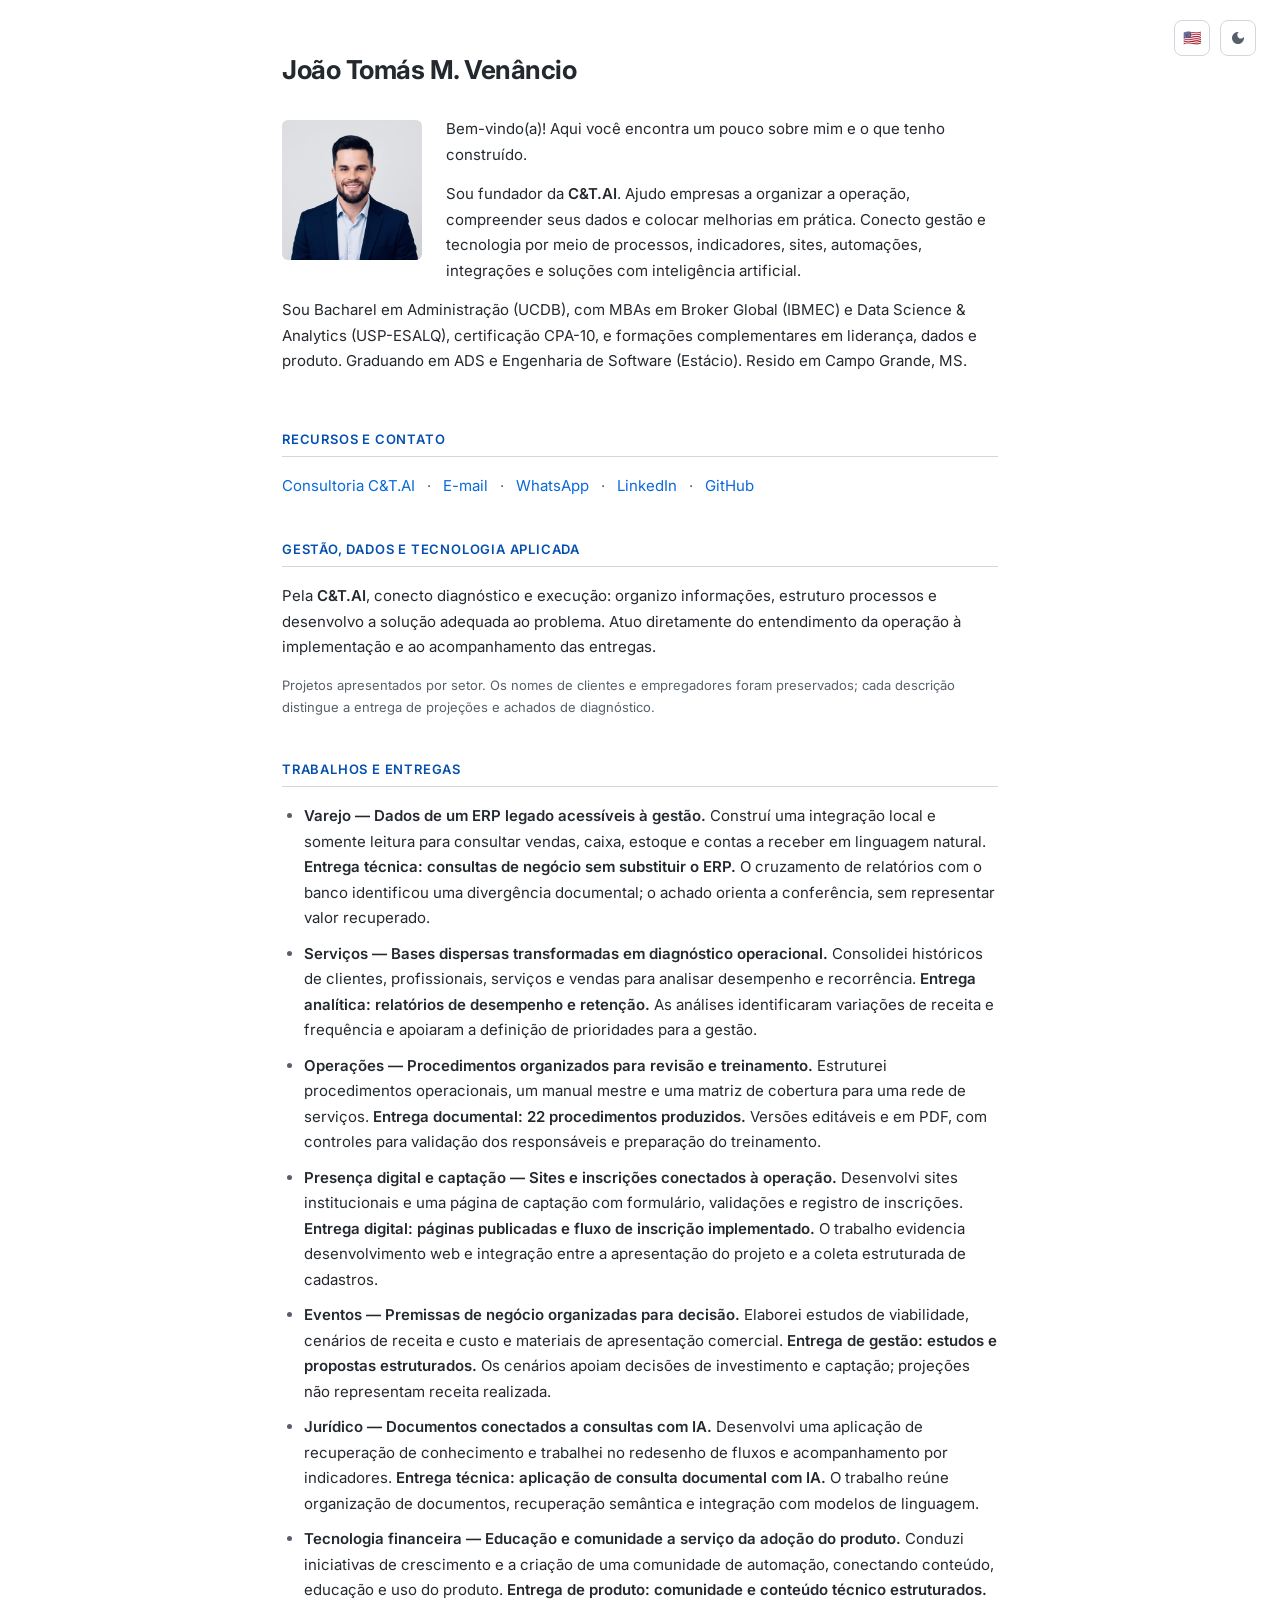
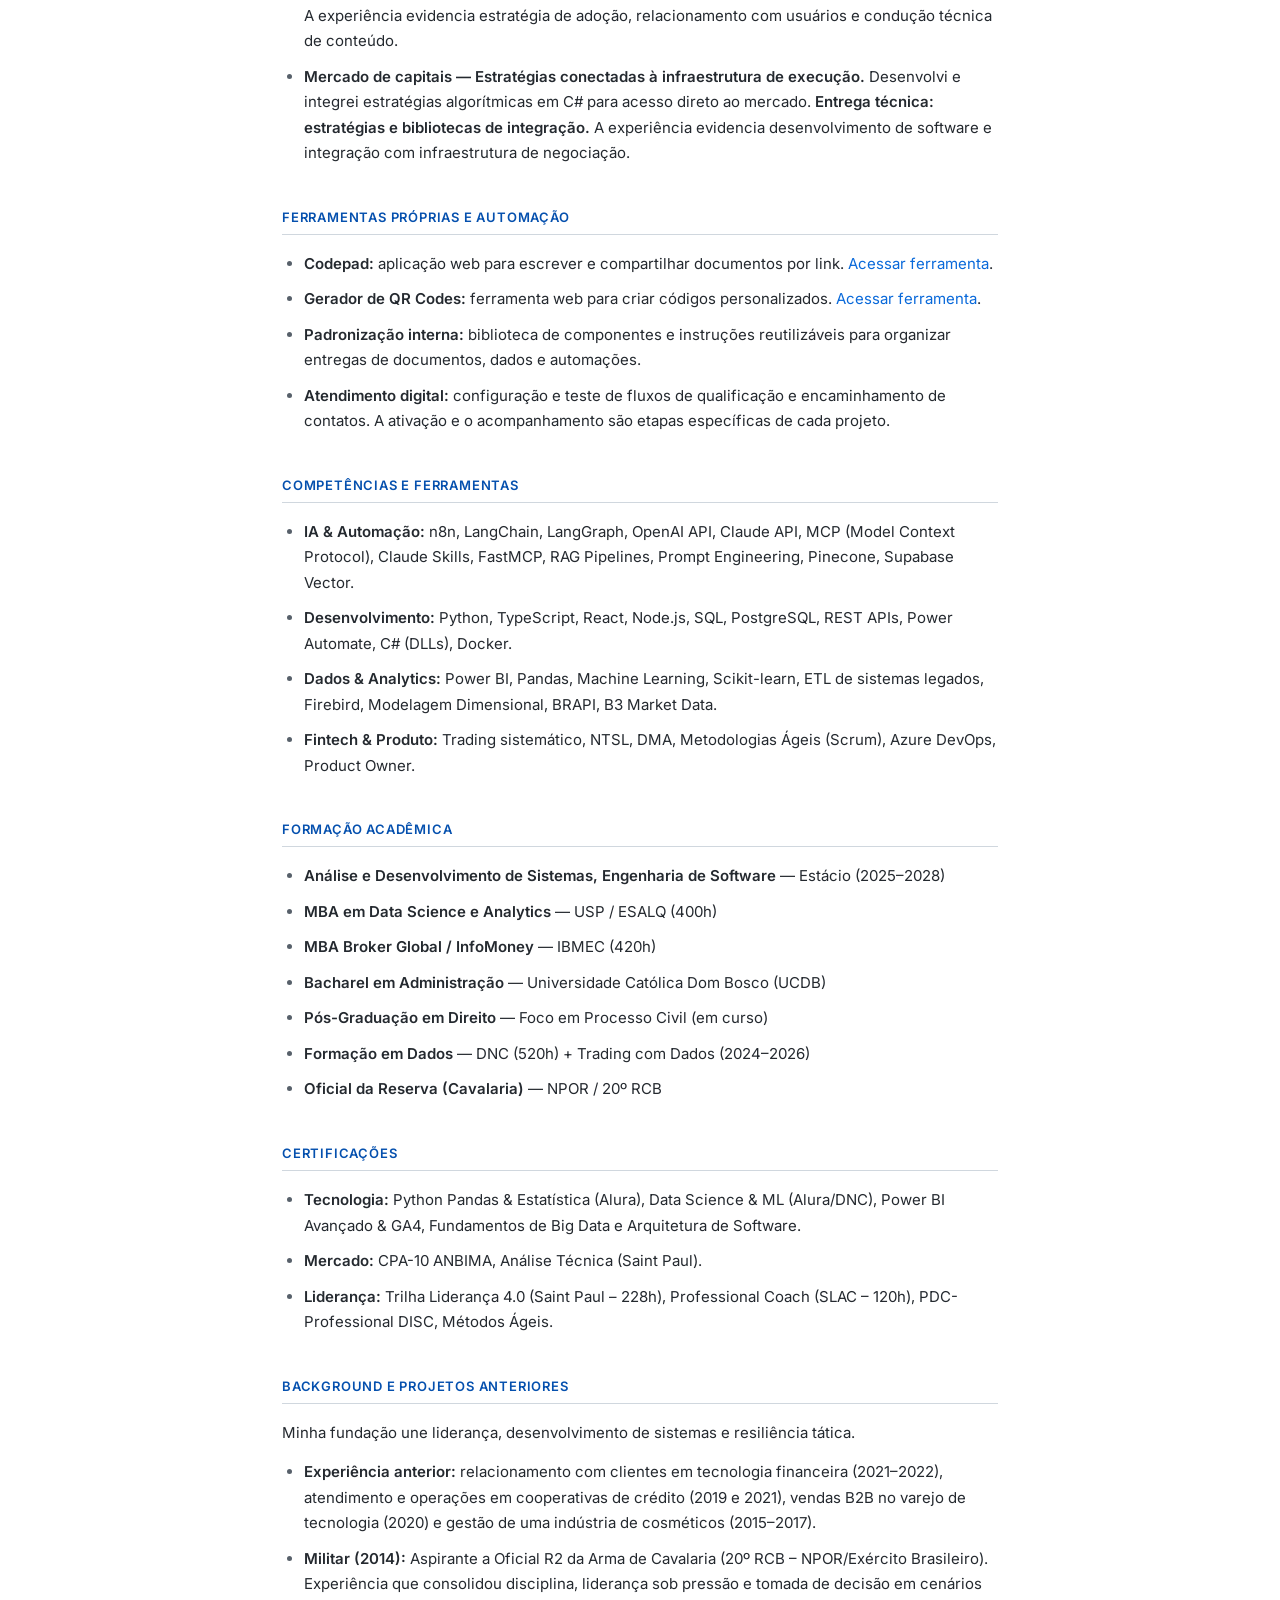
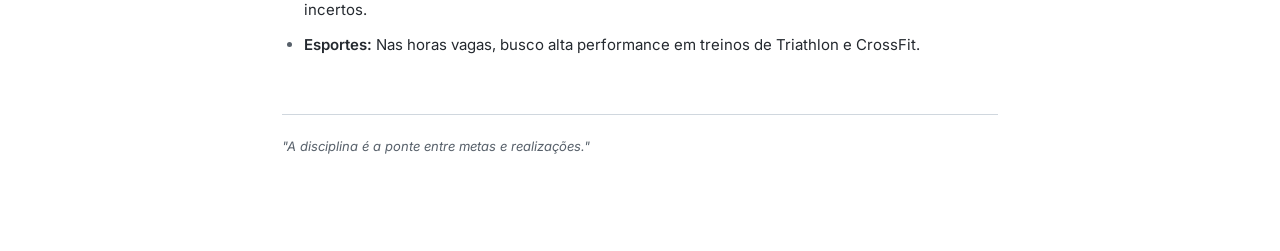
==== index.html @ 9bce6bfe "Align portfolio with management data and applied technology" ====
<!DOCTYPE html>
<html lang="pt-BR">

<head>
    <meta charset="UTF-8">
    <meta name="viewport" content="width=device-width, initial-scale=1.0">
    <title>João Tomás M. Venâncio | Portfólio</title><link rel="icon" type="image/png" href="assets/favicon.png">
    <meta name="description"
        content="Gestão, dados e tecnologia aplicada. Entregas em processos, análise operacional, sites, automação e IA.">
    <style>
        @import url('https://fonts.googleapis.com/css2?family=Inter:wght@400;500;600;700&display=swap');

        :root {
            --bg: #ffffff;
            --text: #24292f;
            --muted: #57606a;
            --link: #0969da;
            --border: #d0d7de;
            --heading: #0550ae;
            --hover-bg: #f6f8fa;
        }

        [data-theme="dark"] {
            --bg: #0d1117;
            --text: #c9d1d9;
            --muted: #8b949e;
            --link: #58a6ff;
            --border: #30363d;
            --heading: #79c0ff;
            --hover-bg: #161b22;
        }

        * {
            box-sizing: border-box;
            margin: 0;
            padding: 0;
        }

        body {
            font-family: 'Inter', -apple-system, BlinkMacSystemFont, sans-serif;
            background: var(--bg);
            color: var(--text);
            line-height: 1.7;
            font-size: 15px;
            max-width: 780px;
            margin: 0 auto;
            padding: 48px 32px 80px;
            transition: background 0.3s, color 0.3s;
        }

        /* Controls */
        .controls {
            position: fixed;
            top: 20px;
            right: 24px;
            display: flex;
            gap: 10px;
            z-index: 100;
        }

        .ctrl-btn {
            background: var(--bg);
            border: 1px solid var(--border);
            border-radius: 8px;
            width: 36px;
            height: 36px;
            display: flex;
            align-items: center;
            justify-content: center;
            cursor: pointer;
            color: var(--muted);
            text-decoration: none;
            font-size: 15px;
            transition: all 0.2s;
        }

        .ctrl-btn:hover {
            color: var(--text);
            border-color: var(--muted);
            background: var(--hover-bg);
        }

        .ctrl-btn svg {
            width: 16px;
            height: 16px;
            fill: currentColor;
        }

        [data-theme="dark"] .icon-moon {
            display: none;
        }

        :root:not([data-theme="dark"]) .icon-sun {
            display: none;
        }

        /* Typography */
        h1 {
            font-size: 26px;
            font-weight: 700;
            letter-spacing: -0.5px;
            margin-bottom: 24px;
            color: var(--text);
        }

        h2 {
            font-size: 13px;
            font-weight: 600;
            color: var(--heading);
            text-transform: uppercase;
            letter-spacing: 0.8px;
            border-bottom: 1px solid var(--border);
            padding-bottom: 6px;
            margin: 40px 0 16px;
        }

        p {
            margin-bottom: 14px;
            color: var(--text);
        }

        a {
            color: var(--link);
            text-decoration: none;
        }

        a:hover {
            text-decoration: underline;
        }

        strong {
            font-weight: 600;
        }

        /* Intro with floated image */
        .intro::after {
            content: "";
            display: table;
            clear: both;
        }

        .profile-img {
            float: left;
            width: 140px;
            height: 140px;
            object-fit: cover;
            object-position: top;
            border-radius: 6px;
            margin: 4px 24px 12px 0;
            cursor: pointer;
            transition: opacity 0.3s;
        }

        .profile-img:hover {
            opacity: 0.85;
        }

        /* Lists */
        ul {
            padding-left: 22px;
            margin-bottom: 16px;
        }

        li {
            margin-bottom: 10px;
            color: var(--text);
        }

        li::marker {
            color: var(--muted);
        }

        /* Resources inline */
        .resources {
            list-style: none;
            padding-left: 0;
        }

        .resources li {
            display: inline;
            margin-right: 8px;
        }

        .resources li::after {
            content: " ·";
            color: var(--muted);
            margin-left: 8px;
        }

        .resources li:last-child::after {
            content: "";
        }

        /* Footer quote */
        .closing {
            margin-top: 56px;
            padding-top: 20px;
            border-top: 1px solid var(--border);
            font-size: 13px;
            color: var(--muted);
            font-style: italic;
        }

        /* Compact info line */
        .meta {
            font-size: 13px;
            color: var(--muted);
            margin-bottom: 14px;
        }

        /* Mobile */
        @media (max-width: 600px) {
            body {
                padding: 64px 20px 60px;
            }

            .profile-img {
                float: none;
                display: block;
                width: 120px;
                height: 120px;
                margin: 0 0 20px;
            }

            h1 {
                font-size: 22px;
            }

            .controls {
                top: 14px;
                right: 14px;
            }
        }
    </style>
    <script>
        const savedTheme = localStorage.getItem('theme');
        if (savedTheme === 'dark') {
            document.documentElement.setAttribute('data-theme', 'dark');
        }
    </script>
</head>

<body>

    <div class="controls">
        <a href="index-en.html" class="ctrl-btn" title="English version">🇺🇸</a>
        <button id="theme-toggle" class="ctrl-btn" aria-label="Alternar tema">
            <svg class="icon-sun" viewBox="0 0 24 24">
                <path
                    d="M12 7c-2.76 0-5 2.24-5 5s2.24 5 5 5 5-2.24 5-5-2.24-5-5-5zM2 13h2c.55 0 1-.45 1-1s-.45-1-1-1H2c-.55 0-1 .45-1 1s.45 1 1 1zm18 0h2c.55 0 1-.45 1-1s-.45-1-1-1h-2c-.55 0-1 .45-1 1s.45 1 1 1zM11 2v2c0 .55.45 1 1 1s1-.45 1-1V2c0-.55-.45-1-1-1s-1 .45-1 1zm0 18v2c0 .55.45 1 1 1s1-.45 1-1v-2c0-.55-.45-1-1-1s-1 .45-1 1zM5.99 4.58c-.39-.39-1.03-.39-1.41 0-.39.39-.39 1.03 0 1.41l1.06 1.06c.39.39 1.03.39 1.41 0 .39-.39.39-1.03 0-1.41L5.99 4.58zm12.37 12.37c-.39-.39-1.03-.39-1.41 0-.39.39-.39 1.03 0 1.41l1.06 1.06c.39.39 1.03.39 1.41 0 .39-.39.39-1.03 0-1.41l-1.06-1.06zm1.06-10.96c.39-.39.39-1.03 0-1.41-.39-.39-1.03-.39-1.41 0l-1.06 1.06c-.39.39-.39 1.03 0 1.41.39.39 1.03.39 1.41 0l1.06-1.06zM7.05 18.36c.39-.39.39-1.03 0-1.41-.39-.39-1.03-.39-1.41 0l-1.06 1.06c-.39.39-.39 1.03 0 1.41.39.39 1.03.39 1.41 0l1.06-1.06z" />
            </svg>
            <svg class="icon-moon" viewBox="0 0 24 24">
                <path
                    d="M12 3c-4.97 0-9 4.03-9 9s4.03 9 9 9 9-4.03 9-9c0-.46-.04-.92-.1-1.36-.98 1.37-2.58 2.26-4.4 2.26-3.03 0-5.5-2.47-5.5-5.5 0-1.82.89-3.42 2.26-4.4-.44-.06-.9-.1-1.36-.1z" />
            </svg>
        </button>
    </div>

    <h1>João Tomás M. Venâncio</h1>

    <div class="intro">
        <img id="profile-photo" src="assets/image_jt.jpg" alt="João Tomás Venâncio" class="profile-img">

        <p>Bem-vindo(a)! Aqui você encontra um pouco sobre mim e o que tenho construído.</p>

        <p>Sou fundador da <strong>C&amp;T.AI</strong>. Ajudo empresas a organizar a operação, compreender seus dados e colocar melhorias em prática. Conecto gestão e tecnologia por meio de processos, indicadores, sites, automações, integrações e soluções com inteligência artificial.</p>

        <p>Sou Bacharel em Administração (UCDB), com MBAs em Broker Global (IBMEC) e Data Science & Analytics
            (USP-ESALQ), certificação CPA-10, e formações complementares em liderança, dados e produto. Graduando em ADS
            e Engenharia de Software (Estácio). Resido em Campo Grande, MS.</p>
    </div>

    <h2>Recursos e Contato</h2>
    <ul class="resources">
        <li><a href="https://codetrade.me/">Consultoria C&amp;T.AI</a></li>
        <li><a href="mailto:joao@codetrade.me">E-mail</a></li>
        <li><a href="https://wa.me/5567992265673" target="_blank" rel="noopener">WhatsApp</a></li>
        <li><a href="https://www.linkedin.com/in/joao-tomas-martins-venancio/" target="_blank" rel="noopener">LinkedIn</a></li>
        <li><a href="https://github.com/codetradeai" target="_blank" rel="noopener">GitHub</a></li>
    </ul>

    <h2>Gestão, Dados e Tecnologia Aplicada</h2>
    <p>Pela <strong>C&amp;T.AI</strong>, conecto diagnóstico e execução: organizo informações, estruturo processos e desenvolvo a solução adequada ao problema. Atuo diretamente do entendimento da operação à implementação e ao acompanhamento das entregas.</p>
    <p class="meta">Projetos apresentados por setor. Os nomes de clientes e empregadores foram preservados; cada descrição distingue a entrega de projeções e achados de diagnóstico.</p>
    <h2>Trabalhos e entregas</h2>
    <ul>
        <li><strong>Varejo — Dados de um ERP legado acessíveis à gestão.</strong> Construí uma integração local e somente leitura para consultar vendas, caixa, estoque e contas a receber em linguagem natural. <strong>Entrega técnica: consultas de negócio sem substituir o ERP.</strong> O cruzamento de relatórios com o banco identificou uma divergência documental; o achado orienta a conferência, sem representar valor recuperado.</li>
        <li><strong>Serviços — Bases dispersas transformadas em diagnóstico operacional.</strong> Consolidei históricos de clientes, profissionais, serviços e vendas para analisar desempenho e recorrência. <strong>Entrega analítica: relatórios de desempenho e retenção.</strong> As análises identificaram variações de receita e frequência e apoiaram a definição de prioridades para a gestão.</li>
        <li><strong>Operações — Procedimentos organizados para revisão e treinamento.</strong> Estruturei procedimentos operacionais, um manual mestre e uma matriz de cobertura para uma rede de serviços. <strong>Entrega documental: 22 procedimentos produzidos.</strong> Versões editáveis e em PDF, com controles para validação dos responsáveis e preparação do treinamento.</li>
        <li><strong>Presença digital e captação — Sites e inscrições conectados à operação.</strong> Desenvolvi sites institucionais e uma página de captação com formulário, validações e registro de inscrições. <strong>Entrega digital: páginas publicadas e fluxo de inscrição implementado.</strong> O trabalho evidencia desenvolvimento web e integração entre a apresentação do projeto e a coleta estruturada de cadastros.</li>
        <li><strong>Eventos — Premissas de negócio organizadas para decisão.</strong> Elaborei estudos de viabilidade, cenários de receita e custo e materiais de apresentação comercial. <strong>Entrega de gestão: estudos e propostas estruturados.</strong> Os cenários apoiam decisões de investimento e captação; projeções não representam receita realizada.</li>
        <li><strong>Jurídico — Documentos conectados a consultas com IA.</strong> Desenvolvi uma aplicação de recuperação de conhecimento e trabalhei no redesenho de fluxos e acompanhamento por indicadores. <strong>Entrega técnica: aplicação de consulta documental com IA.</strong> O trabalho reúne organização de documentos, recuperação semântica e integração com modelos de linguagem.</li>
        <li><strong>Tecnologia financeira — Educação e comunidade a serviço da adoção do produto.</strong> Conduzi iniciativas de crescimento e a criação de uma comunidade de automação, conectando conteúdo, educação e uso do produto. <strong>Entrega de produto: comunidade e conteúdo técnico estruturados.</strong> A experiência evidencia estratégia de adoção, relacionamento com usuários e condução técnica de conteúdo.</li>
        <li><strong>Mercado de capitais — Estratégias conectadas à infraestrutura de execução.</strong> Desenvolvi e integrei estratégias algorítmicas em C# para acesso direto ao mercado. <strong>Entrega técnica: estratégias e bibliotecas de integração.</strong> A experiência evidencia desenvolvimento de software e integração com infraestrutura de negociação.</li>
    </ul>
    <h2>Ferramentas próprias e automação</h2>
    <ul>
        <li><strong>Codepad:</strong> aplicação web para escrever e compartilhar documentos por link. <a href="https://code-pad.codetrade.me/" target="_blank" rel="noopener">Acessar ferramenta</a>.</li>
        <li><strong>Gerador de QR Codes:</strong> ferramenta web para criar códigos personalizados. <a href="https://qr-code.codetrade.me/" target="_blank" rel="noopener">Acessar ferramenta</a>.</li>
        <li><strong>Padronização interna:</strong> biblioteca de componentes e instruções reutilizáveis para organizar entregas de documentos, dados e automações.</li>
        <li><strong>Atendimento digital:</strong> configuração e teste de fluxos de qualificação e encaminhamento de contatos. A ativação e o acompanhamento são etapas específicas de cada projeto.</li>
    </ul>

    <h2>Competências e Ferramentas</h2>
    <ul>
        <li><strong>IA & Automação:</strong> n8n, LangChain, LangGraph, OpenAI API, Claude API, MCP (Model Context
            Protocol), Claude Skills, FastMCP, RAG Pipelines, Prompt Engineering, Pinecone, Supabase Vector.</li>
        <li><strong>Desenvolvimento:</strong> Python, TypeScript, React, Node.js, SQL, PostgreSQL, REST APIs, Power
            Automate, C# (DLLs), Docker.</li>
        <li><strong>Dados & Analytics:</strong> Power BI, Pandas, Machine Learning, Scikit-learn, ETL de sistemas
            legados, Firebird, Modelagem Dimensional, BRAPI, B3 Market Data.</li>
        <li><strong>Fintech & Produto:</strong> Trading sistemático, NTSL, DMA, Metodologias Ágeis
            (Scrum), Azure DevOps, Product Owner.</li>
    </ul>

    <h2>Formação Acadêmica</h2>
    <ul>
        <li><strong>Análise e Desenvolvimento de Sistemas, Engenharia de Software</strong> — Estácio (2025–2028)</li>
        <li><strong>MBA em Data Science e Analytics</strong> — USP / ESALQ (400h)</li>
        <li><strong>MBA Broker Global / InfoMoney</strong> — IBMEC (420h)</li>
        <li><strong>Bacharel em Administração</strong> — Universidade Católica Dom Bosco (UCDB)</li>
        <li><strong>Pós-Graduação em Direito</strong> — Foco em Processo Civil (em curso)</li>
        <li><strong>Formação em Dados</strong> — DNC (520h) + Trading com Dados (2024–2026)</li>
        <li><strong>Oficial da Reserva (Cavalaria)</strong> — NPOR / 20º RCB</li>
    </ul>

    <h2>Certificações</h2>
    <ul>
        <li><strong>Tecnologia:</strong> Python Pandas & Estatística (Alura), Data Science & ML (Alura/DNC), Power BI
            Avançado & GA4, Fundamentos de Big Data e Arquitetura de Software.</li>
        <li><strong>Mercado:</strong> CPA-10 ANBIMA, Análise Técnica (Saint Paul).</li>
        <li><strong>Liderança:</strong> Trilha Liderança 4.0 (Saint Paul – 228h), Professional Coach (SLAC – 120h),
            PDC-Professional DISC, Métodos Ágeis.</li>
    </ul>

    <h2>Background e Projetos Anteriores</h2>
    <p>Minha fundação une liderança, desenvolvimento de sistemas e resiliência tática.</p>
    <ul>
        <li><strong>Experiência anterior:</strong> relacionamento com clientes em tecnologia financeira (2021–2022), atendimento e operações em cooperativas de crédito (2019 e 2021), vendas B2B no varejo de tecnologia (2020) e gestão de uma indústria de cosméticos (2015–2017).</li>
        <li><strong>Militar (2014):</strong> Aspirante a Oficial R2 da Arma de Cavalaria (20º RCB – NPOR/Exército
            Brasileiro). Experiência que consolidou disciplina, liderança sob pressão e tomada de decisão em cenários
            incertos.</li>
        <li><strong>Esportes:</strong> Nas horas vagas, busco alta performance em treinos de Triathlon e CrossFit.</li>
    </ul>

    <p class="closing">"A disciplina é a ponte entre metas e realizações."</p>

    <script>
        const themeToggleBtn = document.getElementById('theme-toggle');
        const profilePhoto = document.getElementById('profile-photo');

        themeToggleBtn.addEventListener('click', () => {
            let theme = document.documentElement.getAttribute('data-theme');
            let switchToTheme = theme === 'dark' ? 'light' : 'dark';

            if (switchToTheme === 'dark') {
                document.documentElement.setAttribute('data-theme', 'dark');
            } else {
                document.documentElement.removeAttribute('data-theme');
            }
            localStorage.setItem('theme', switchToTheme);
        });

        if (profilePhoto) {
            const savedPhoto = localStorage.getItem('profilePhoto');
            if (savedPhoto) profilePhoto.src = savedPhoto;

            profilePhoto.addEventListener('click', () => {
                const isDefault = profilePhoto.src.endsWith('assets/image_jt.jpg');
                const newSrc = isDefault ? 'assets/image_jt_2.JPG' : 'assets/image_jt.jpg';
                profilePhoto.src = newSrc;
                localStorage.setItem('profilePhoto', newSrc);
            });
        }
    </script>
</body>

</html>
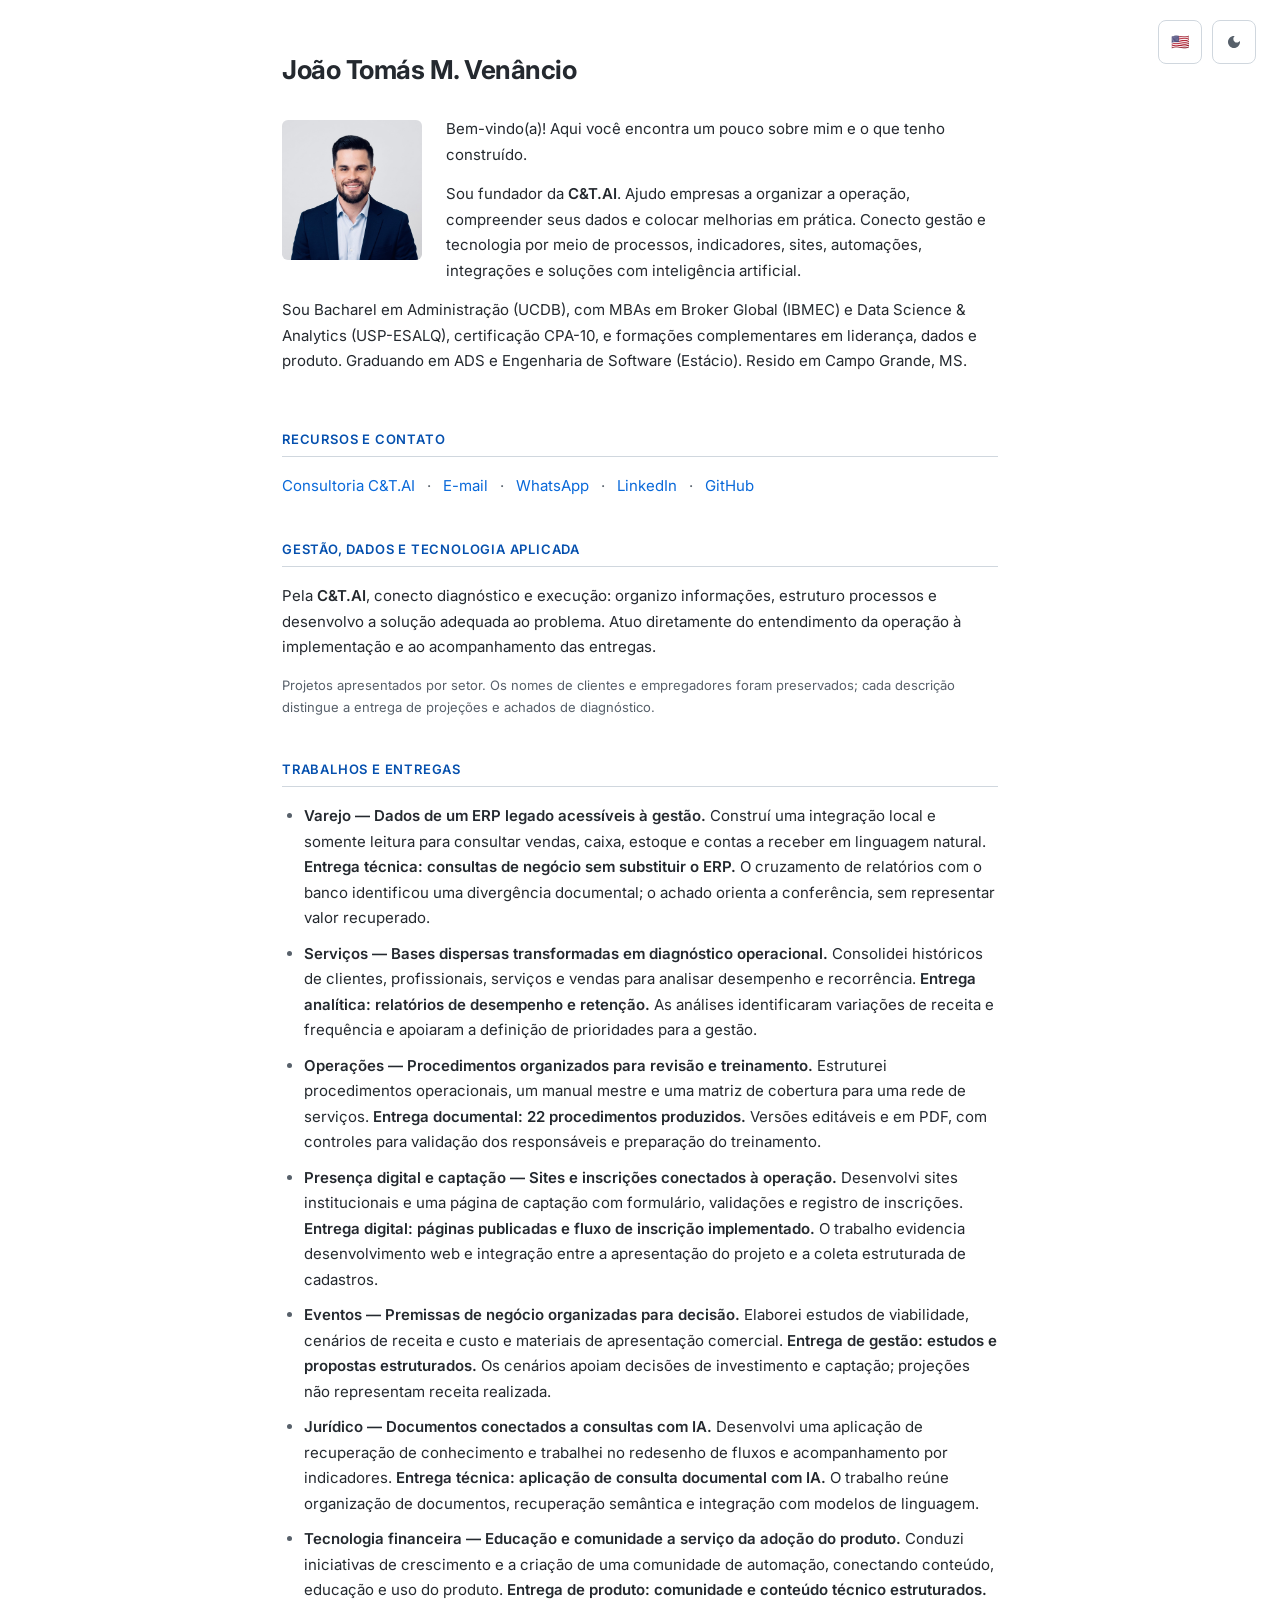
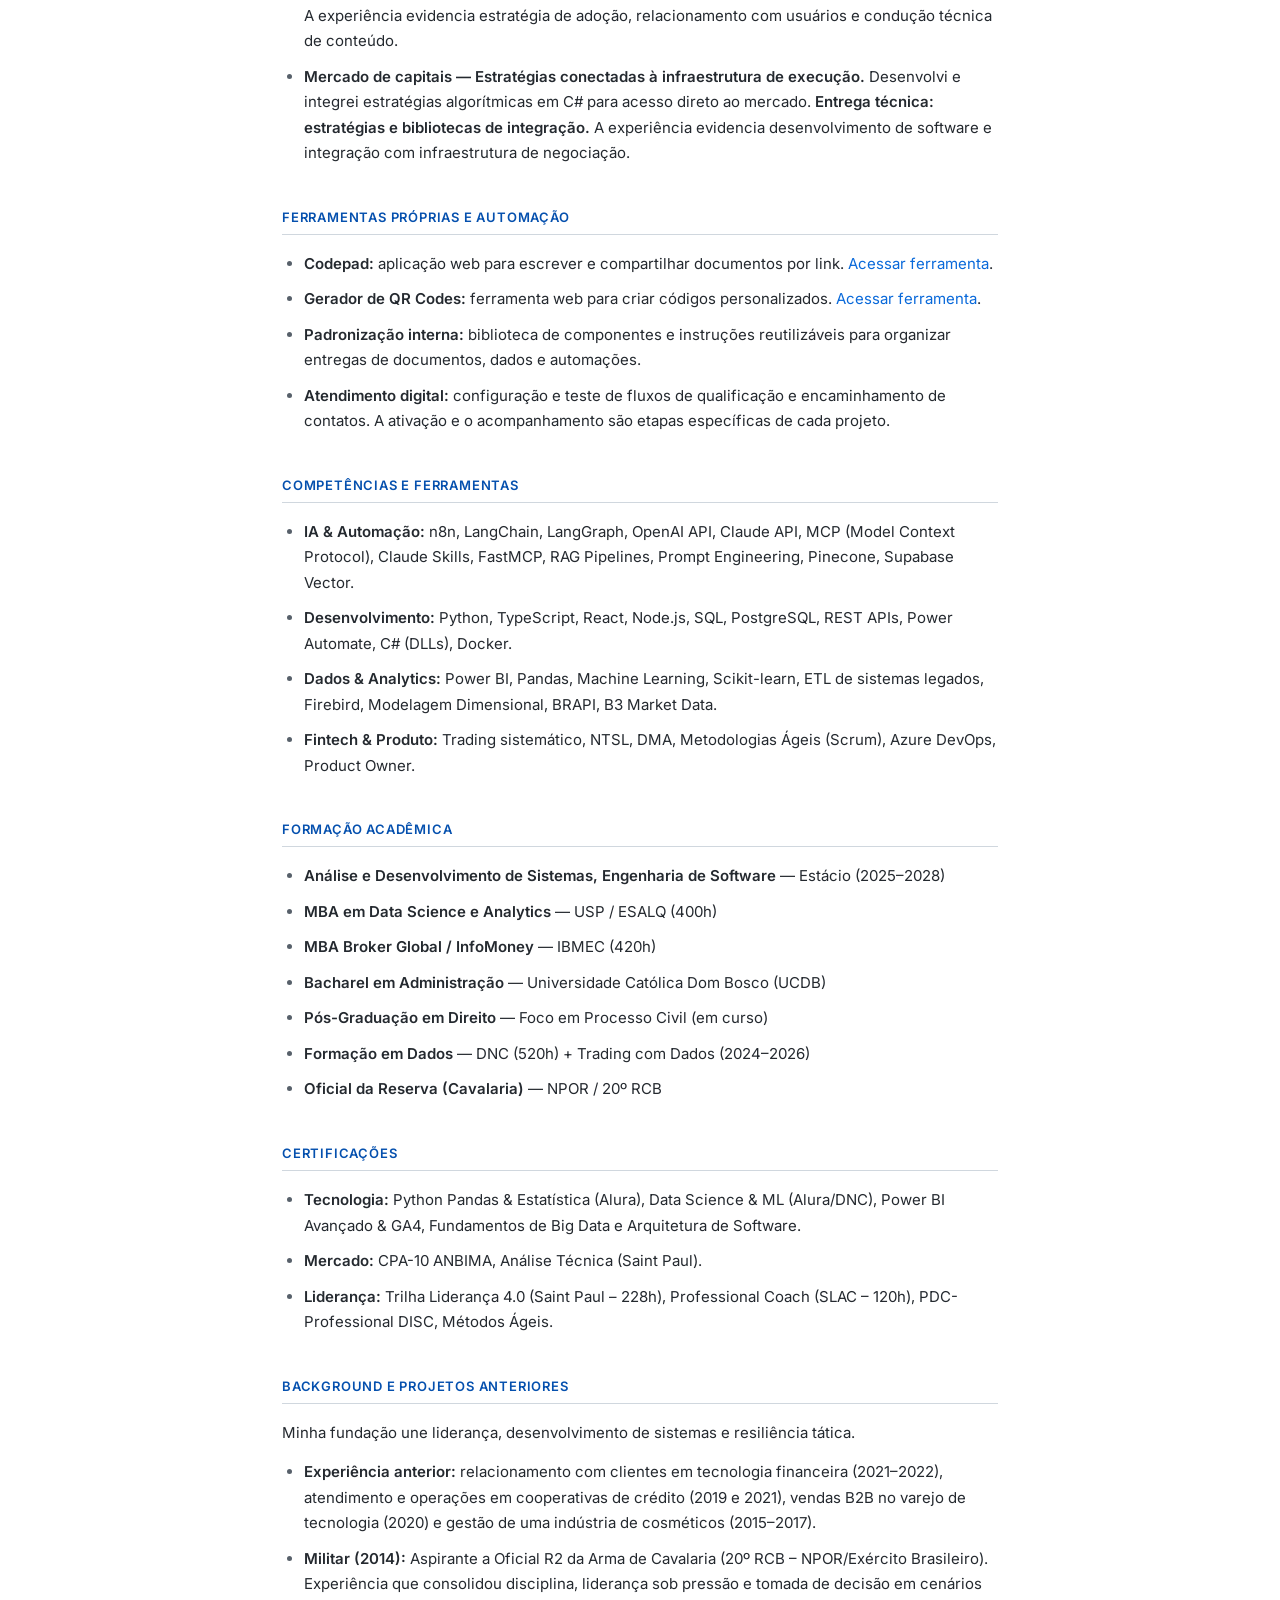
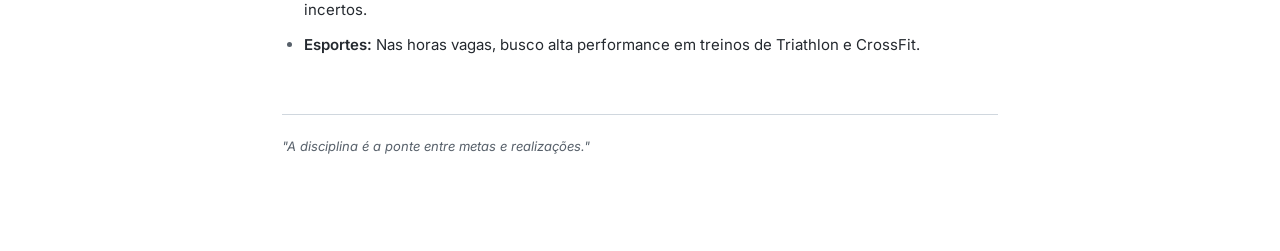
==== commit 9543db26: "Refine portfolio feedback and respect reduced motion" ====
--- a/index.html
+++ b/index.html
@@ -238,6 +238,7 @@
             document.documentElement.setAttribute('data-theme', 'dark');
         }
     </script>
+    <link rel="stylesheet" href="assets/motion.css?v=1">
 </head>
 
 <body>
@@ -259,7 +260,7 @@
     <h1>João Tomás M. Venâncio</h1>
 
     <div class="intro">
-        <img id="profile-photo" src="assets/image_jt.jpg" alt="João Tomás Venâncio" class="profile-img">
+        <img id="profile-photo" src="assets/image_jt.jpg" alt="João Tomás Venâncio" class="profile-img" role="button" tabindex="0" aria-label="Trocar foto de perfil">
 
         <p>Bem-vindo(a)! Aqui você encontra um pouco sobre mim e o que tenho construído.</p>
 
@@ -362,6 +363,9 @@
         });
 
         if (profilePhoto) {
+            profilePhoto.addEventListener('keydown', event => {
+                if (event.key === 'Enter' || event.key === ' ') { event.preventDefault(); profilePhoto.click(); }
+            });
             const savedPhoto = localStorage.getItem('profilePhoto');
             if (savedPhoto) profilePhoto.src = savedPhoto;
 
--- a/assets/motion.css
+++ b/assets/motion.css
@@ -0,0 +1,12 @@
+/* Subtle feedback while preserving the portfolio typography and palette. */
+:root { --motion-fast: 150ms; }
+body, p, li, h1, h2, a, .ctrl-btn, .closing, .meta { transition: color 180ms ease, background-color 180ms ease, border-color 180ms ease; }
+a:focus-visible, button:focus-visible, .profile-img:focus-visible { outline: 2px solid var(--link); outline-offset: 4px; }
+.ctrl-btn { min-width: 44px; min-height: 44px; transition: color var(--motion-fast) ease, background-color var(--motion-fast) ease, border-color var(--motion-fast) ease, transform var(--motion-fast) ease; }
+.ctrl-btn:active { transform: scale(.96); }
+a:not(.ctrl-btn) { text-decoration: underline; text-decoration-color: transparent; text-underline-offset: 3px; transition: color var(--motion-fast) ease, text-decoration-color var(--motion-fast) ease; }
+a:not(.ctrl-btn):is(:hover, :focus-visible) { text-decoration-color: currentColor; }
+@media (prefers-reduced-motion: reduce) {
+  *, *::before, *::after { animation: none !important; transition: none !important; scroll-behavior: auto !important; }
+  .ctrl-btn:active { transform: none; }
+}
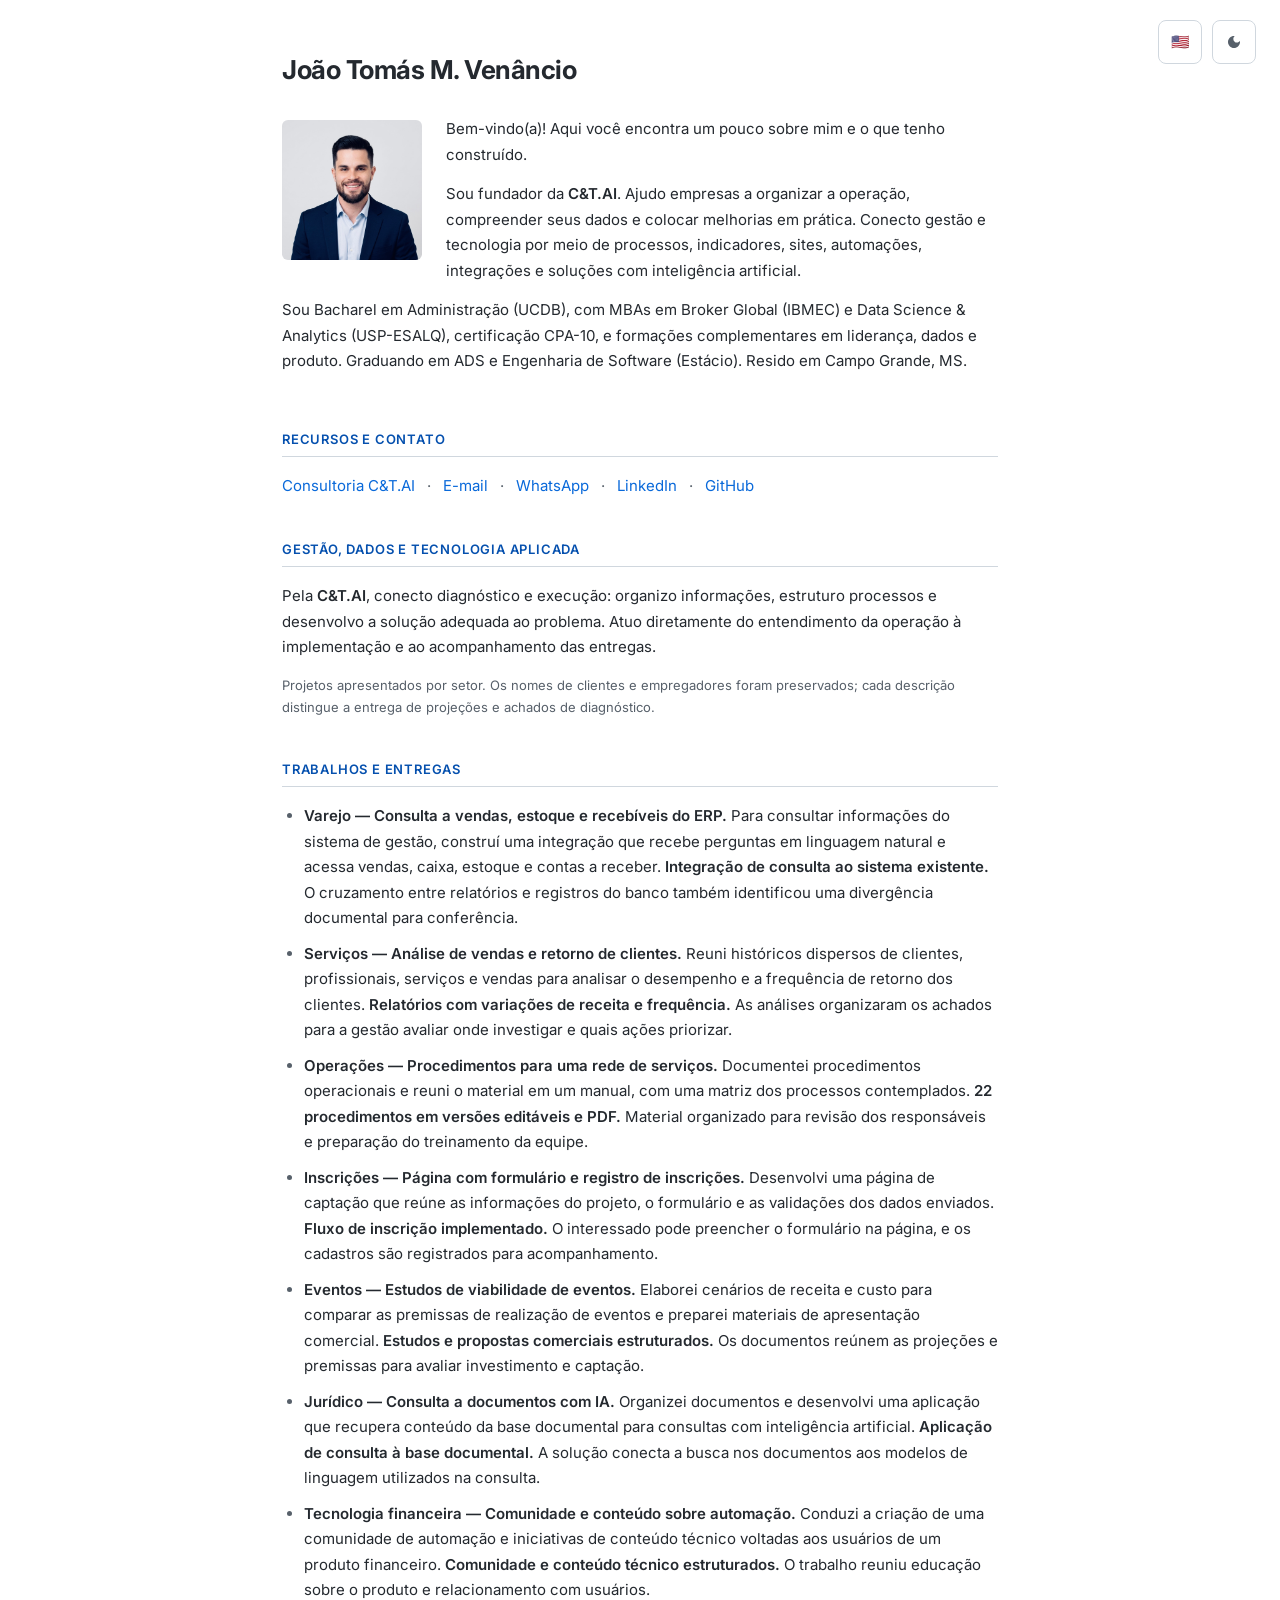
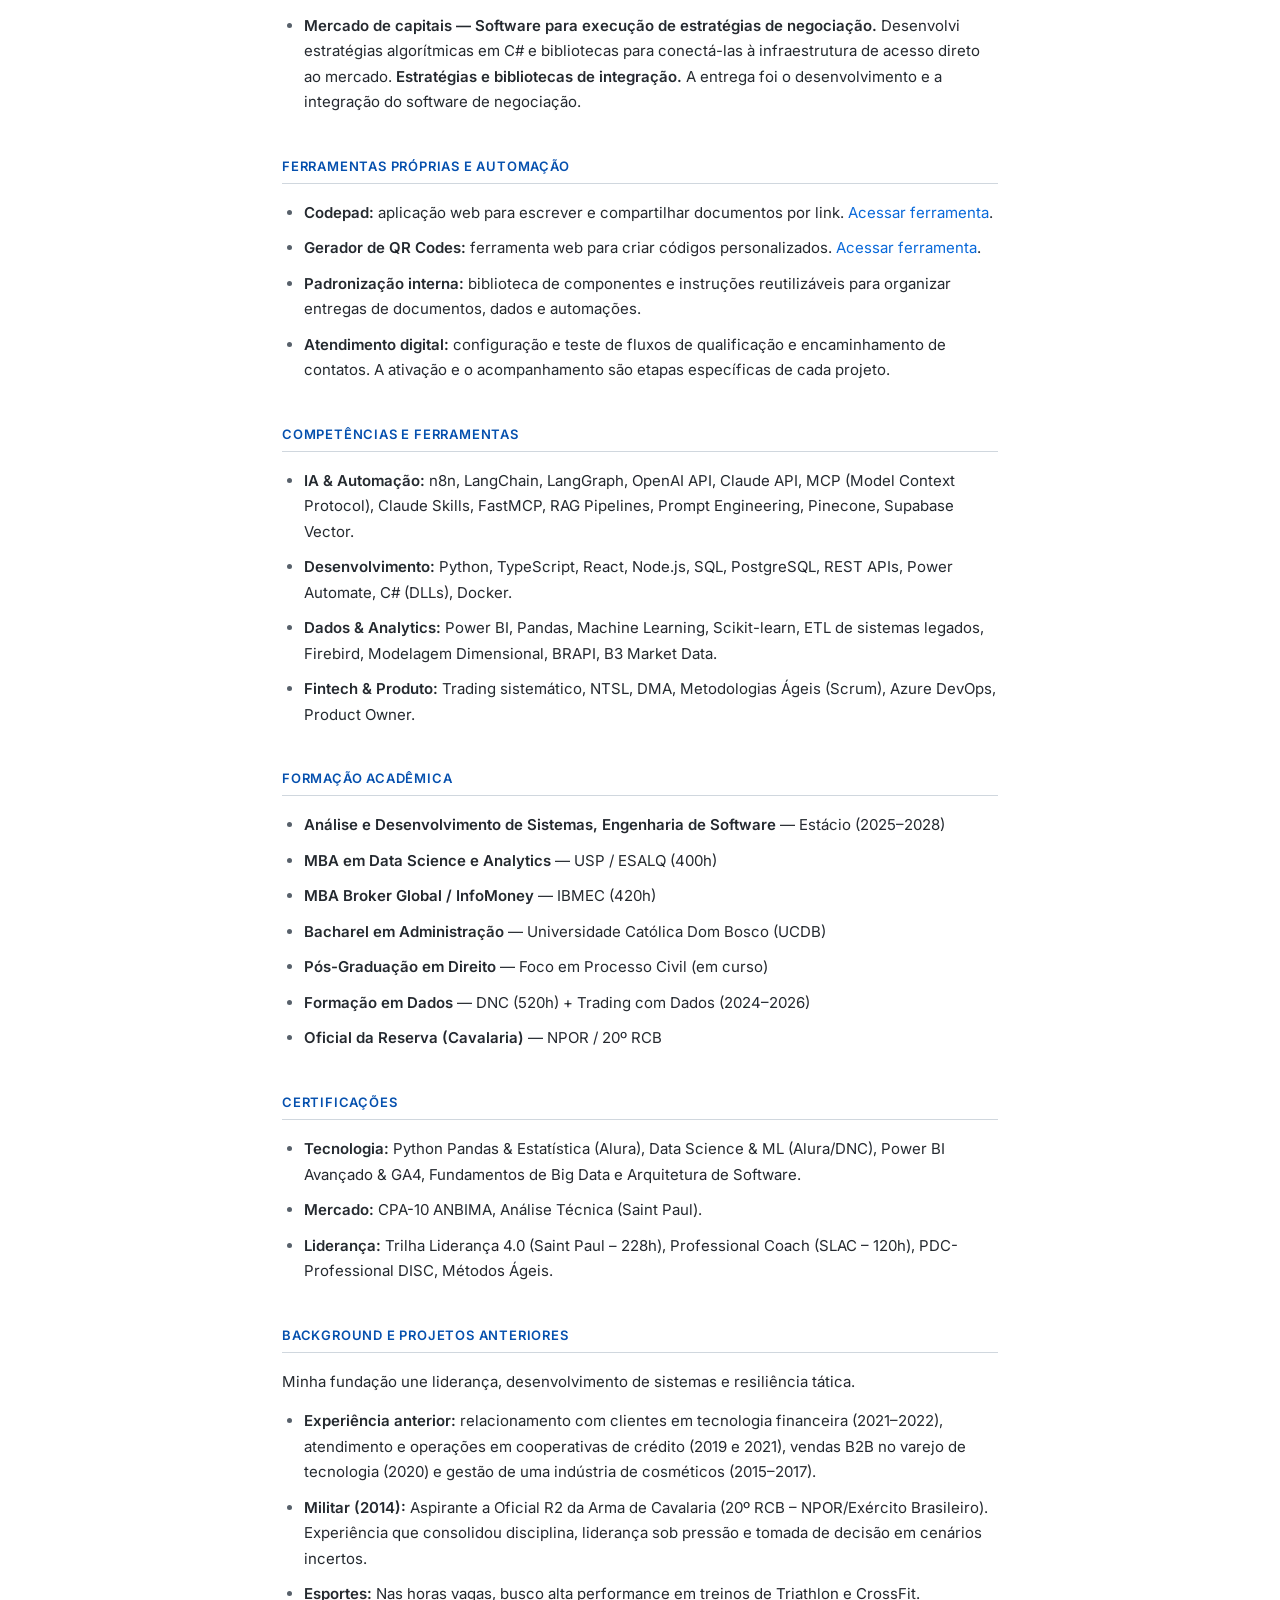
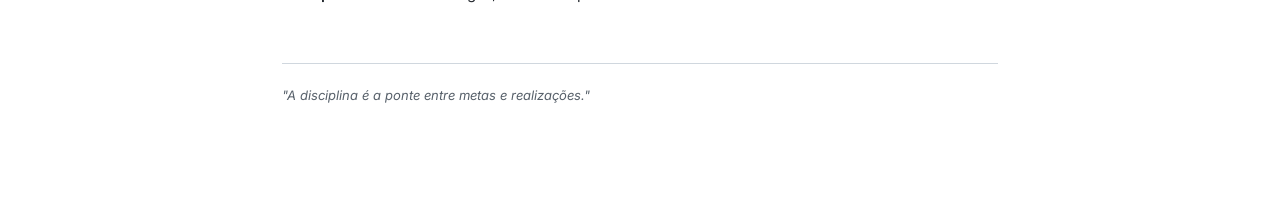
==== commit 067471a0: "Clarify project work and deliverables in both languages" ====
--- a/index.html
+++ b/index.html
@@ -285,14 +285,14 @@
     <p class="meta">Projetos apresentados por setor. Os nomes de clientes e empregadores foram preservados; cada descrição distingue a entrega de projeções e achados de diagnóstico.</p>
     <h2>Trabalhos e entregas</h2>
     <ul>
-        <li><strong>Varejo — Dados de um ERP legado acessíveis à gestão.</strong> Construí uma integração local e somente leitura para consultar vendas, caixa, estoque e contas a receber em linguagem natural. <strong>Entrega técnica: consultas de negócio sem substituir o ERP.</strong> O cruzamento de relatórios com o banco identificou uma divergência documental; o achado orienta a conferência, sem representar valor recuperado.</li>
-        <li><strong>Serviços — Bases dispersas transformadas em diagnóstico operacional.</strong> Consolidei históricos de clientes, profissionais, serviços e vendas para analisar desempenho e recorrência. <strong>Entrega analítica: relatórios de desempenho e retenção.</strong> As análises identificaram variações de receita e frequência e apoiaram a definição de prioridades para a gestão.</li>
-        <li><strong>Operações — Procedimentos organizados para revisão e treinamento.</strong> Estruturei procedimentos operacionais, um manual mestre e uma matriz de cobertura para uma rede de serviços. <strong>Entrega documental: 22 procedimentos produzidos.</strong> Versões editáveis e em PDF, com controles para validação dos responsáveis e preparação do treinamento.</li>
-        <li><strong>Presença digital e captação — Sites e inscrições conectados à operação.</strong> Desenvolvi sites institucionais e uma página de captação com formulário, validações e registro de inscrições. <strong>Entrega digital: páginas publicadas e fluxo de inscrição implementado.</strong> O trabalho evidencia desenvolvimento web e integração entre a apresentação do projeto e a coleta estruturada de cadastros.</li>
-        <li><strong>Eventos — Premissas de negócio organizadas para decisão.</strong> Elaborei estudos de viabilidade, cenários de receita e custo e materiais de apresentação comercial. <strong>Entrega de gestão: estudos e propostas estruturados.</strong> Os cenários apoiam decisões de investimento e captação; projeções não representam receita realizada.</li>
-        <li><strong>Jurídico — Documentos conectados a consultas com IA.</strong> Desenvolvi uma aplicação de recuperação de conhecimento e trabalhei no redesenho de fluxos e acompanhamento por indicadores. <strong>Entrega técnica: aplicação de consulta documental com IA.</strong> O trabalho reúne organização de documentos, recuperação semântica e integração com modelos de linguagem.</li>
-        <li><strong>Tecnologia financeira — Educação e comunidade a serviço da adoção do produto.</strong> Conduzi iniciativas de crescimento e a criação de uma comunidade de automação, conectando conteúdo, educação e uso do produto. <strong>Entrega de produto: comunidade e conteúdo técnico estruturados.</strong> A experiência evidencia estratégia de adoção, relacionamento com usuários e condução técnica de conteúdo.</li>
-        <li><strong>Mercado de capitais — Estratégias conectadas à infraestrutura de execução.</strong> Desenvolvi e integrei estratégias algorítmicas em C# para acesso direto ao mercado. <strong>Entrega técnica: estratégias e bibliotecas de integração.</strong> A experiência evidencia desenvolvimento de software e integração com infraestrutura de negociação.</li>
+        <li><strong>Varejo — Consulta a vendas, estoque e recebíveis do ERP.</strong> Para consultar informações do sistema de gestão, construí uma integração que recebe perguntas em linguagem natural e acessa vendas, caixa, estoque e contas a receber. <strong>Integração de consulta ao sistema existente.</strong> O cruzamento entre relatórios e registros do banco também identificou uma divergência documental para conferência.</li>
+        <li><strong>Serviços — Análise de vendas e retorno de clientes.</strong> Reuni históricos dispersos de clientes, profissionais, serviços e vendas para analisar o desempenho e a frequência de retorno dos clientes. <strong>Relatórios com variações de receita e frequência.</strong> As análises organizaram os achados para a gestão avaliar onde investigar e quais ações priorizar.</li>
+        <li><strong>Operações — Procedimentos para uma rede de serviços.</strong> Documentei procedimentos operacionais e reuni o material em um manual, com uma matriz dos processos contemplados. <strong>22 procedimentos em versões editáveis e PDF.</strong> Material organizado para revisão dos responsáveis e preparação do treinamento da equipe.</li>
+        <li><strong>Inscrições — Página com formulário e registro de inscrições.</strong> Desenvolvi uma página de captação que reúne as informações do projeto, o formulário e as validações dos dados enviados. <strong>Fluxo de inscrição implementado.</strong> O interessado pode preencher o formulário na página, e os cadastros são registrados para acompanhamento.</li>
+        <li><strong>Eventos — Estudos de viabilidade de eventos.</strong> Elaborei cenários de receita e custo para comparar as premissas de realização de eventos e preparei materiais de apresentação comercial. <strong>Estudos e propostas comerciais estruturados.</strong> Os documentos reúnem as projeções e premissas para avaliar investimento e captação.</li>
+        <li><strong>Jurídico — Consulta a documentos com IA.</strong> Organizei documentos e desenvolvi uma aplicação que recupera conteúdo da base documental para consultas com inteligência artificial. <strong>Aplicação de consulta à base documental.</strong> A solução conecta a busca nos documentos aos modelos de linguagem utilizados na consulta.</li>
+        <li><strong>Tecnologia financeira — Comunidade e conteúdo sobre automação.</strong> Conduzi a criação de uma comunidade de automação e iniciativas de conteúdo técnico voltadas aos usuários de um produto financeiro. <strong>Comunidade e conteúdo técnico estruturados.</strong> O trabalho reuniu educação sobre o produto e relacionamento com usuários.</li>
+        <li><strong>Mercado de capitais — Software para execução de estratégias de negociação.</strong> Desenvolvi estratégias algorítmicas em C# e bibliotecas para conectá-las à infraestrutura de acesso direto ao mercado. <strong>Estratégias e bibliotecas de integração.</strong> A entrega foi o desenvolvimento e a integração do software de negociação.</li>
     </ul>
     <h2>Ferramentas próprias e automação</h2>
     <ul>
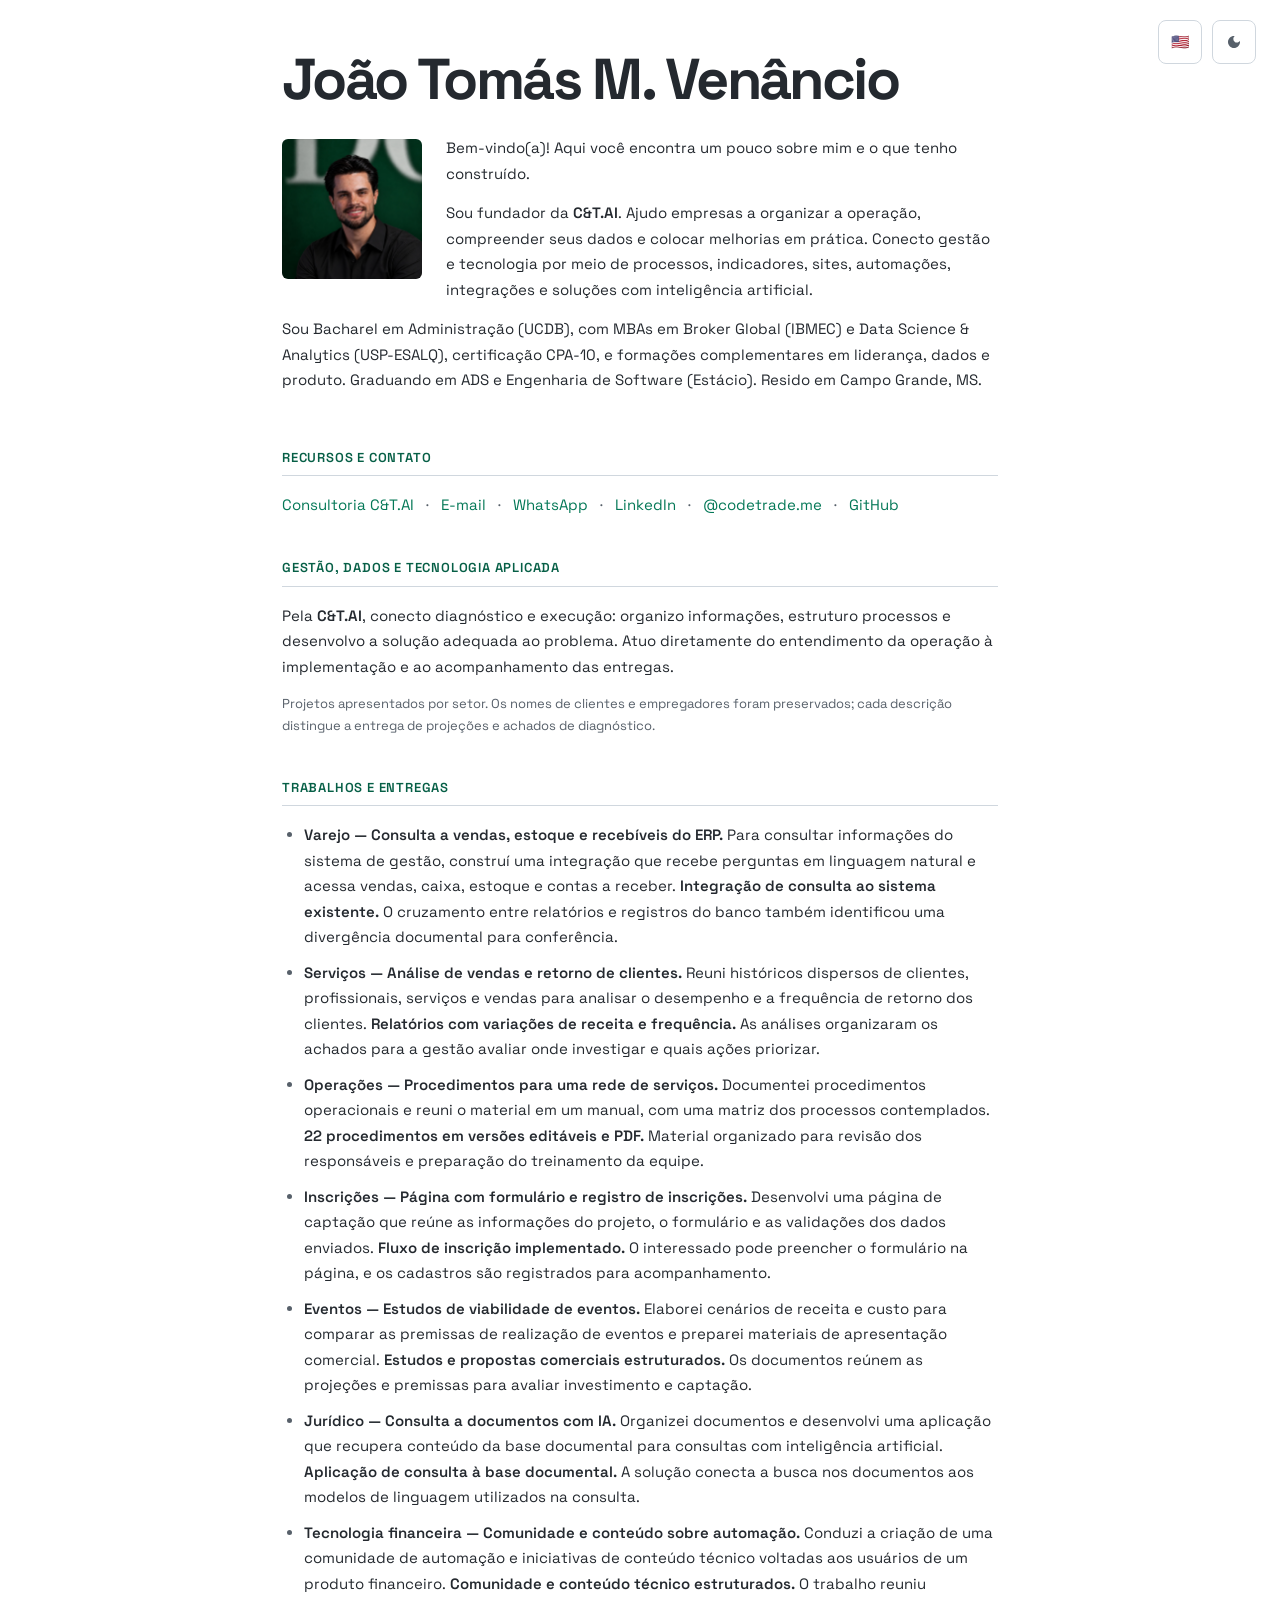
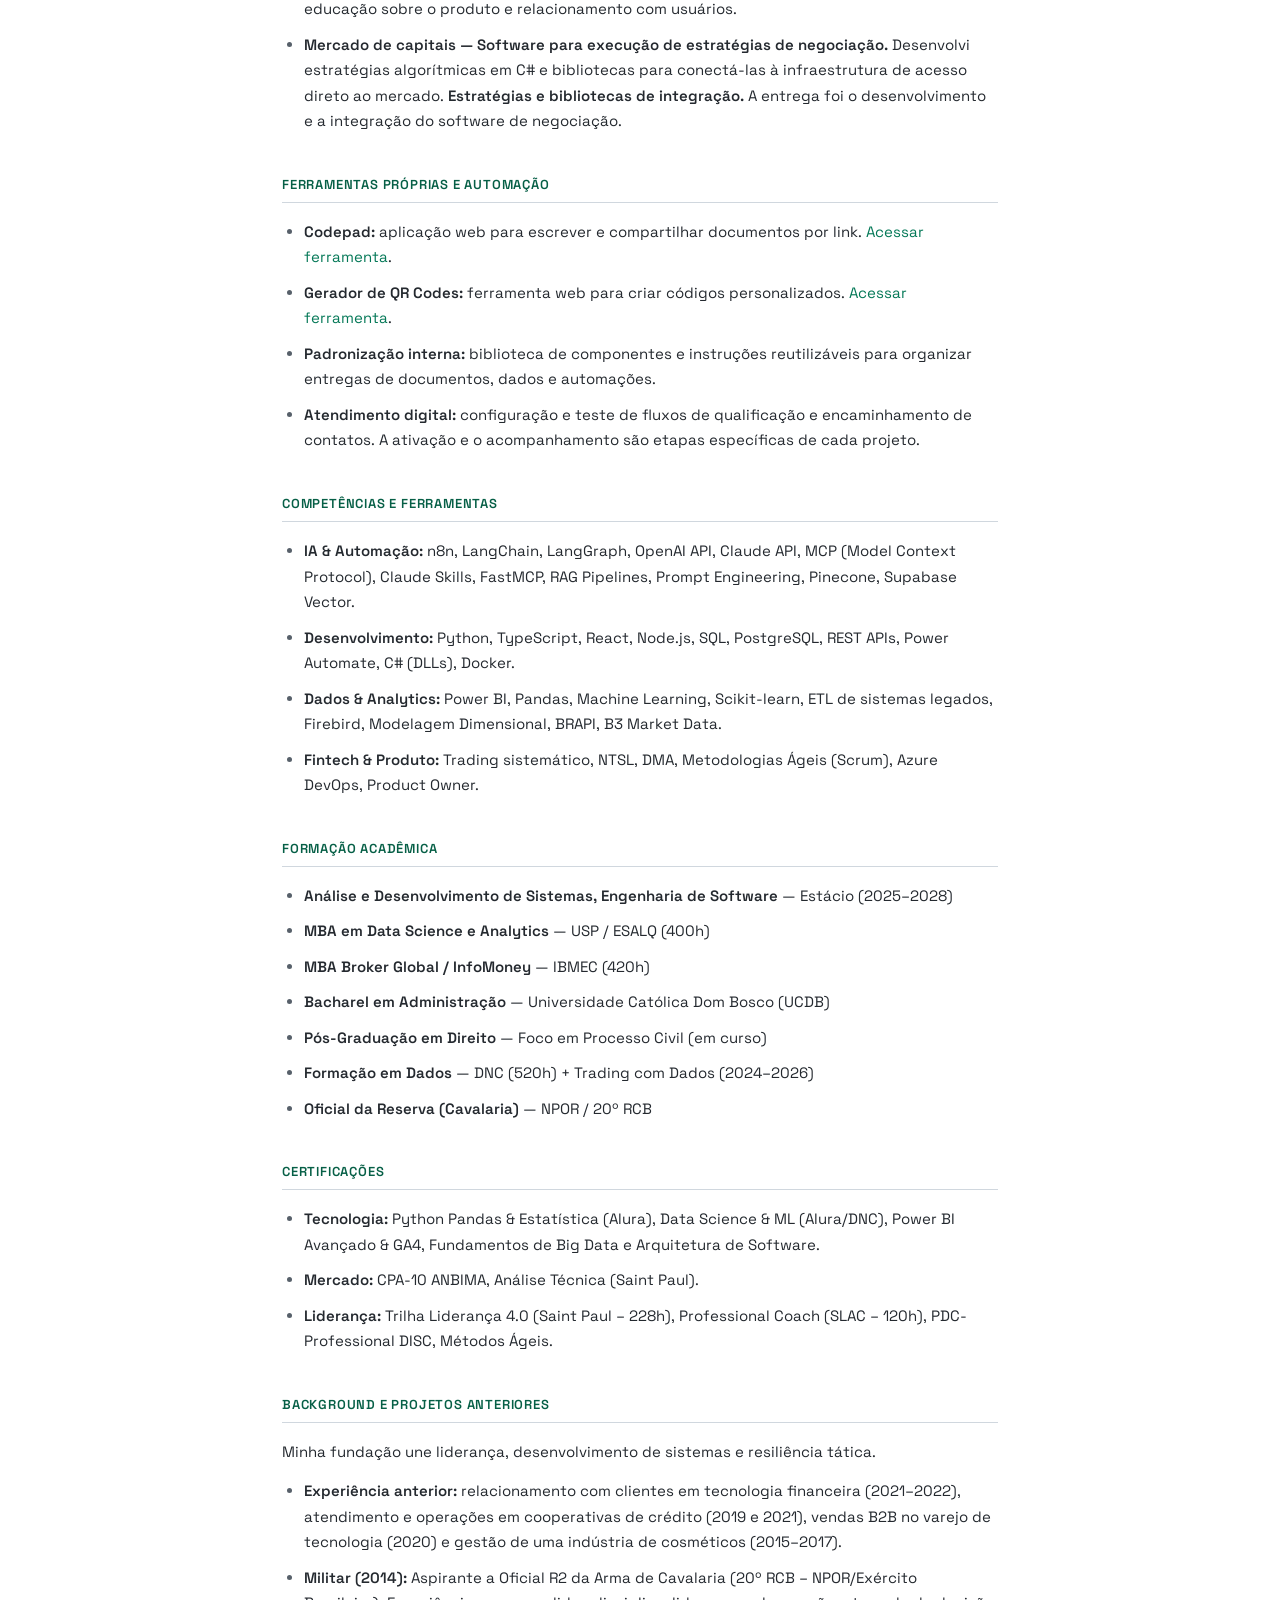
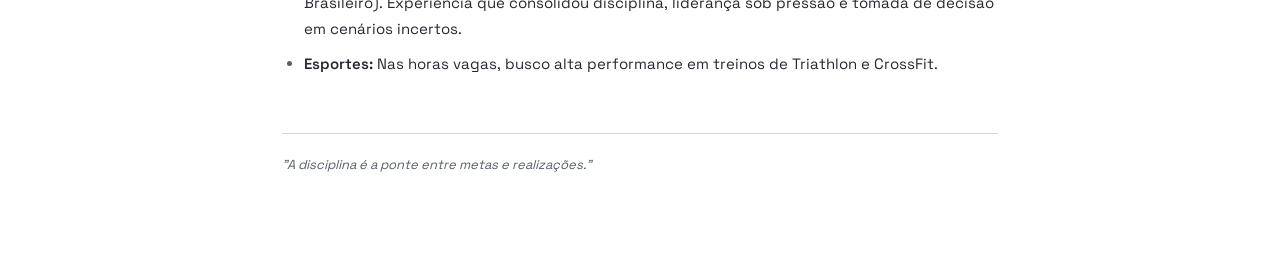
==== commit 01eb0e7a: "Unify emerald identity and refine Codetrade visual experience" ====
--- a/index.html
+++ b/index.html
@@ -4,7 +4,7 @@
 <head>
     <meta charset="UTF-8">
     <meta name="viewport" content="width=device-width, initial-scale=1.0">
-    <title>João Tomás M. Venâncio | Portfólio</title><link rel="icon" type="image/png" href="assets/favicon.png">
+    <title>João Tomás M. Venâncio | Portfólio</title><link rel="icon" type="image/svg+xml" href="assets/favicon-esmeralda.svg">
     <meta name="description"
         content="Gestão, dados e tecnologia aplicada. Entregas em processos, análise operacional, sites, automação e IA.">
     <style>
@@ -14,9 +14,9 @@
             --bg: #ffffff;
             --text: #24292f;
             --muted: #57606a;
-            --link: #0969da;
+            --link: #047857;
             --border: #d0d7de;
-            --heading: #0550ae;
+            --heading: #065f46;
             --hover-bg: #f6f8fa;
         }
 
@@ -24,9 +24,9 @@
             --bg: #0d1117;
             --text: #c9d1d9;
             --muted: #8b949e;
-            --link: #58a6ff;
+            --link: #34d399;
             --border: #30363d;
-            --heading: #79c0ff;
+            --heading: #6ee7b7;
             --hover-bg: #161b22;
         }
 
@@ -239,7 +239,7 @@
         }
     </script>
     <link rel="stylesheet" href="assets/motion.css?v=1">
-</head>
+<style>@font-face{font-family:"Space Grotesk";src:url('assets/space-grotesk-latin.woff2') format('woff2');font-weight:300 700;font-display:swap;}body{font-family:"Space Grotesk",system-ui,sans-serif;}h1{letter-spacing:-.045em;line-height:1.1;font-size:clamp(2rem,5vw,3.6rem);}.profile-img{cursor:default;border-color:var(--link);object-fit:cover;}.resources a{border-color:var(--border);}:focus-visible{outline:2px solid var(--link);outline-offset:4px;}</style></head>
 
 <body>
 
@@ -260,7 +260,7 @@
     <h1>João Tomás M. Venâncio</h1>
 
     <div class="intro">
-        <img id="profile-photo" src="assets/image_jt.jpg" alt="João Tomás Venâncio" class="profile-img" role="button" tabindex="0" aria-label="Trocar foto de perfil">
+        <img id="profile-photo" src="assets/jt-codetrade-esmeralda.webp" alt="João Tomás Venâncio" class="profile-img">
 
         <p>Bem-vindo(a)! Aqui você encontra um pouco sobre mim e o que tenho construído.</p>
 
@@ -275,8 +275,9 @@
     <ul class="resources">
         <li><a href="https://codetrade.me/">Consultoria C&amp;T.AI</a></li>
         <li><a href="mailto:joao@codetrade.me">E-mail</a></li>
-        <li><a href="https://wa.me/5567992265673" target="_blank" rel="noopener">WhatsApp</a></li>
+        <li><a href="https://wa.me/5551994483251" target="_blank" rel="noopener">WhatsApp</a></li>
         <li><a href="https://www.linkedin.com/in/joao-tomas-martins-venancio/" target="_blank" rel="noopener">LinkedIn</a></li>
+        <li><a href="https://www.instagram.com/codetrade.me/" target="_blank" rel="noopener">@codetrade.me</a></li>
         <li><a href="https://github.com/codetradeai" target="_blank" rel="noopener">GitHub</a></li>
     </ul>
 
@@ -362,20 +363,6 @@
             localStorage.setItem('theme', switchToTheme);
         });
 
-        if (profilePhoto) {
-            profilePhoto.addEventListener('keydown', event => {
-                if (event.key === 'Enter' || event.key === ' ') { event.preventDefault(); profilePhoto.click(); }
-            });
-            const savedPhoto = localStorage.getItem('profilePhoto');
-            if (savedPhoto) profilePhoto.src = savedPhoto;
-
-            profilePhoto.addEventListener('click', () => {
-                const isDefault = profilePhoto.src.endsWith('assets/image_jt.jpg');
-                const newSrc = isDefault ? 'assets/image_jt_2.JPG' : 'assets/image_jt.jpg';
-                profilePhoto.src = newSrc;
-                localStorage.setItem('profilePhoto', newSrc);
-            });
-        }
     </script>
 </body>
 
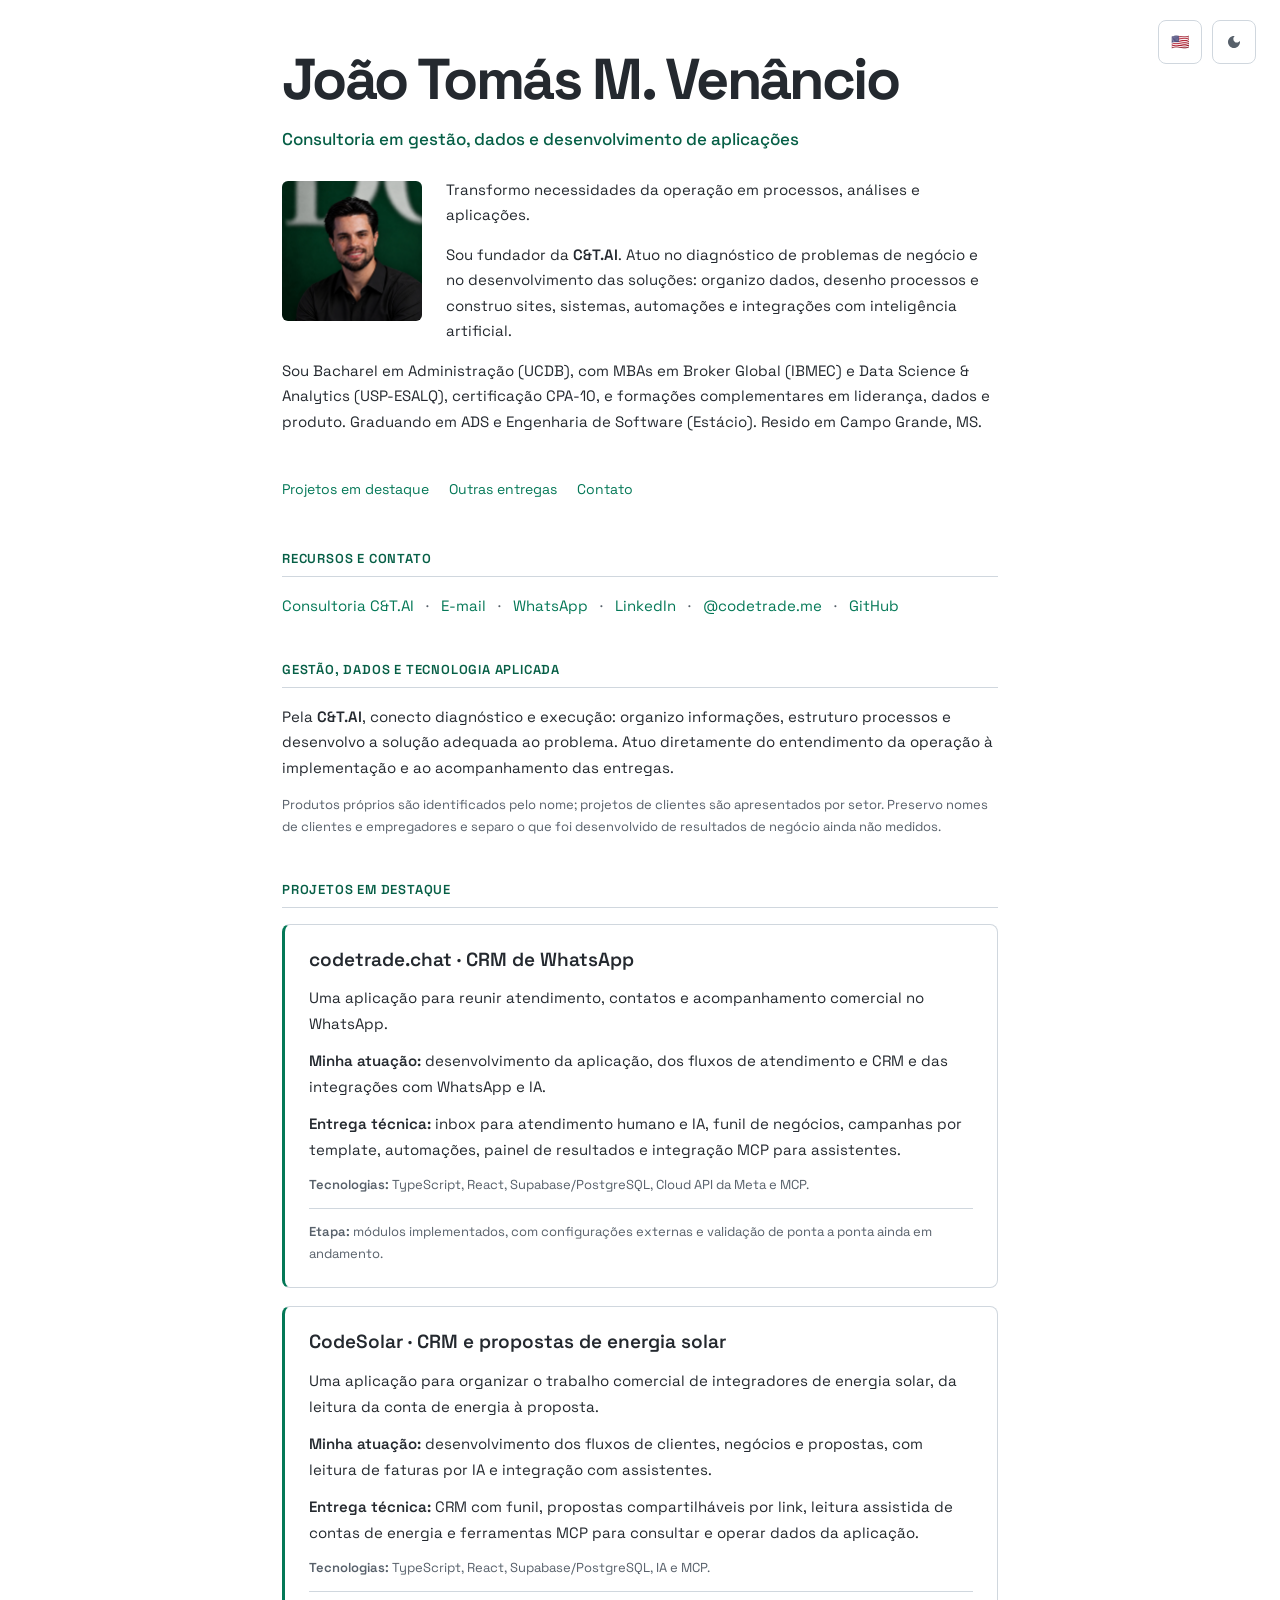
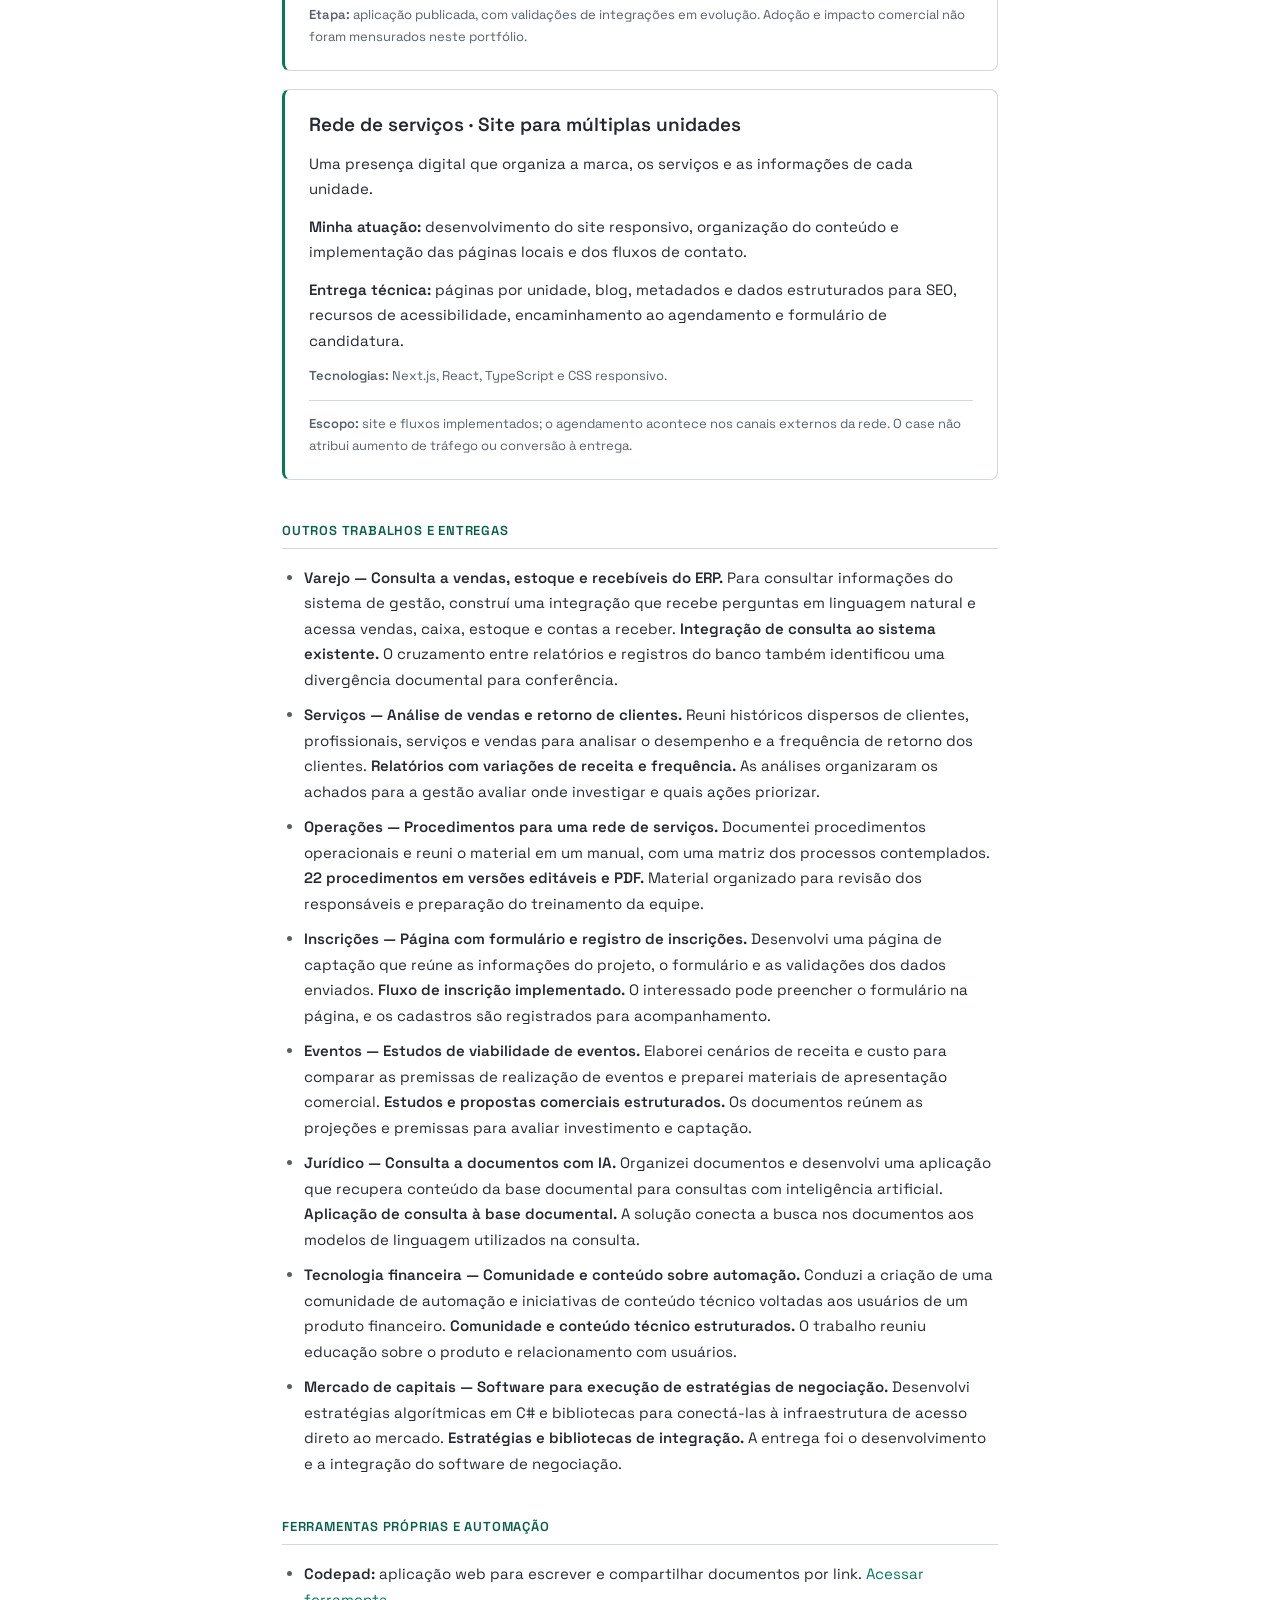
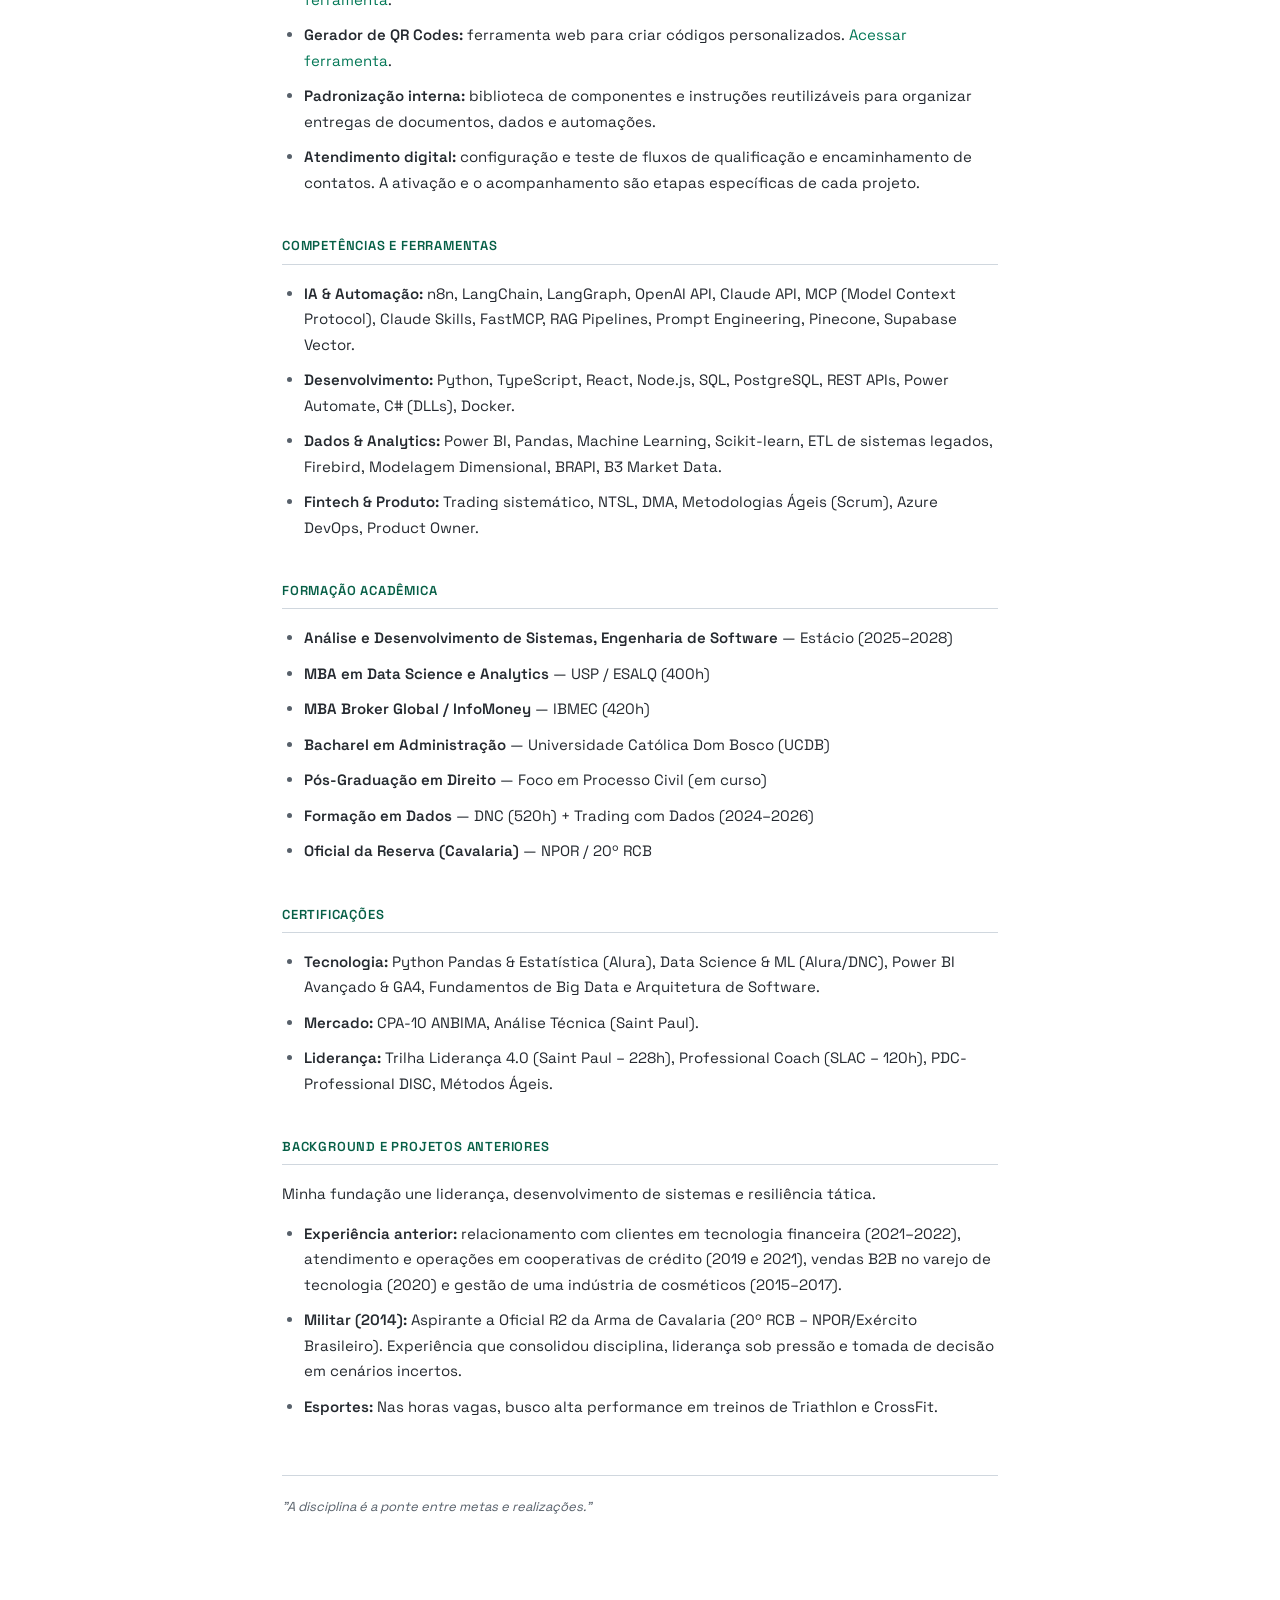
==== commit 8cd09eff: "Highlight recent applications and clarify portfolio delivery in PT/EN" ====
--- a/index.html
+++ b/index.html
@@ -6,7 +6,7 @@
     <meta name="viewport" content="width=device-width, initial-scale=1.0">
     <title>João Tomás M. Venâncio | Portfólio</title><link rel="icon" type="image/svg+xml" href="assets/favicon-esmeralda.svg">
     <meta name="description"
-        content="Gestão, dados e tecnologia aplicada. Entregas em processos, análise operacional, sites, automação e IA.">
+        content="João Tomás: consultoria em gestão, dados e desenvolvimento de aplicações. Projetos de CRM, energia solar, sites, automação e IA.">
     <style>
         @import url('https://fonts.googleapis.com/css2?family=Inter:wght@400;500;600;700&display=swap');
 
@@ -239,6 +239,7 @@
         }
     </script>
     <link rel="stylesheet" href="assets/motion.css?v=1">
+    <link rel="stylesheet" href="assets/portfolio.css?v=1">
 <style>@font-face{font-family:"Space Grotesk";src:url('assets/space-grotesk-latin.woff2') format('woff2');font-weight:300 700;font-display:swap;}body{font-family:"Space Grotesk",system-ui,sans-serif;}h1{letter-spacing:-.045em;line-height:1.1;font-size:clamp(2rem,5vw,3.6rem);}.profile-img{cursor:default;border-color:var(--link);object-fit:cover;}.resources a{border-color:var(--border);}:focus-visible{outline:2px solid var(--link);outline-offset:4px;}</style></head>
 
 <body>
@@ -258,20 +259,27 @@
     </div>
 
     <h1>João Tomás M. Venâncio</h1>
+    <p class="positioning">Consultoria em gestão, dados e desenvolvimento de aplicações</p>
 
     <div class="intro">
         <img id="profile-photo" src="assets/jt-codetrade-esmeralda.webp" alt="João Tomás Venâncio" class="profile-img">
 
-        <p>Bem-vindo(a)! Aqui você encontra um pouco sobre mim e o que tenho construído.</p>
-
-        <p>Sou fundador da <strong>C&amp;T.AI</strong>. Ajudo empresas a organizar a operação, compreender seus dados e colocar melhorias em prática. Conecto gestão e tecnologia por meio de processos, indicadores, sites, automações, integrações e soluções com inteligência artificial.</p>
+        <p>Transformo necessidades da operação em processos, análises e aplicações.</p>
+
+        <p>Sou fundador da <strong>C&amp;T.AI</strong>. Atuo no diagnóstico de problemas de negócio e no desenvolvimento das soluções: organizo dados, desenho processos e construo sites, sistemas, automações e integrações com inteligência artificial.</p>
 
         <p>Sou Bacharel em Administração (UCDB), com MBAs em Broker Global (IBMEC) e Data Science & Analytics
             (USP-ESALQ), certificação CPA-10, e formações complementares em liderança, dados e produto. Graduando em ADS
             e Engenharia de Software (Estácio). Resido em Campo Grande, MS.</p>
     </div>
 
-    <h2>Recursos e Contato</h2>
+    <nav class="section-links" aria-label="Seções do portfólio">
+        <a href="#projetos">Projetos em destaque</a>
+        <a href="#entregas">Outras entregas</a>
+        <a href="#contato">Contato</a>
+    </nav>
+
+    <h2 id="contato">Recursos e Contato</h2>
     <ul class="resources">
         <li><a href="https://codetrade.me/">Consultoria C&amp;T.AI</a></li>
         <li><a href="mailto:joao@codetrade.me">E-mail</a></li>
@@ -283,8 +291,37 @@
 
     <h2>Gestão, Dados e Tecnologia Aplicada</h2>
     <p>Pela <strong>C&amp;T.AI</strong>, conecto diagnóstico e execução: organizo informações, estruturo processos e desenvolvo a solução adequada ao problema. Atuo diretamente do entendimento da operação à implementação e ao acompanhamento das entregas.</p>
-    <p class="meta">Projetos apresentados por setor. Os nomes de clientes e empregadores foram preservados; cada descrição distingue a entrega de projeções e achados de diagnóstico.</p>
-    <h2>Trabalhos e entregas</h2>
+    <p class="meta">Produtos próprios são identificados pelo nome; projetos de clientes são apresentados por setor. Preservo nomes de clientes e empregadores e separo o que foi desenvolvido de resultados de negócio ainda não medidos.</p>
+
+    <section aria-labelledby="projetos">
+        <h2 id="projetos">Projetos em destaque</h2>
+        <article class="project-card" aria-labelledby="projeto-chat">
+            <h3 id="projeto-chat">codetrade.chat · CRM de WhatsApp</h3>
+            <p>Uma aplicação para reunir atendimento, contatos e acompanhamento comercial no WhatsApp.</p>
+            <p><strong>Minha atuação:</strong> desenvolvimento da aplicação, dos fluxos de atendimento e CRM e das integrações com WhatsApp e IA.</p>
+            <p><strong>Entrega técnica:</strong> inbox para atendimento humano e IA, funil de negócios, campanhas por template, automações, painel de resultados e integração MCP para assistentes.</p>
+            <p class="project-stack"><strong>Tecnologias:</strong> TypeScript, React, Supabase/PostgreSQL, Cloud API da Meta e MCP.</p>
+            <p class="project-status"><strong>Etapa:</strong> módulos implementados, com configurações externas e validação de ponta a ponta ainda em andamento.</p>
+        </article>
+        <article class="project-card" aria-labelledby="projeto-solar">
+            <h3 id="projeto-solar">CodeSolar · CRM e propostas de energia solar</h3>
+            <p>Uma aplicação para organizar o trabalho comercial de integradores de energia solar, da leitura da conta de energia à proposta.</p>
+            <p><strong>Minha atuação:</strong> desenvolvimento dos fluxos de clientes, negócios e propostas, com leitura de faturas por IA e integração com assistentes.</p>
+            <p><strong>Entrega técnica:</strong> CRM com funil, propostas compartilháveis por link, leitura assistida de contas de energia e ferramentas MCP para consultar e operar dados da aplicação.</p>
+            <p class="project-stack"><strong>Tecnologias:</strong> TypeScript, React, Supabase/PostgreSQL, IA e MCP.</p>
+            <p class="project-status"><strong>Etapa:</strong> aplicação publicada, com validações de integrações em evolução. Adoção e impacto comercial não foram mensurados neste portfólio.</p>
+        </article>
+        <article class="project-card" aria-labelledby="projeto-servicos">
+            <h3 id="projeto-servicos">Rede de serviços · Site para múltiplas unidades</h3>
+            <p>Uma presença digital que organiza a marca, os serviços e as informações de cada unidade.</p>
+            <p><strong>Minha atuação:</strong> desenvolvimento do site responsivo, organização do conteúdo e implementação das páginas locais e dos fluxos de contato.</p>
+            <p><strong>Entrega técnica:</strong> páginas por unidade, blog, metadados e dados estruturados para SEO, recursos de acessibilidade, encaminhamento ao agendamento e formulário de candidatura.</p>
+            <p class="project-stack"><strong>Tecnologias:</strong> Next.js, React, TypeScript e CSS responsivo.</p>
+            <p class="project-status"><strong>Escopo:</strong> site e fluxos implementados; o agendamento acontece nos canais externos da rede. O case não atribui aumento de tráfego ou conversão à entrega.</p>
+        </article>
+    </section>
+
+    <h2 id="entregas">Outros trabalhos e entregas</h2>
     <ul>
         <li><strong>Varejo — Consulta a vendas, estoque e recebíveis do ERP.</strong> Para consultar informações do sistema de gestão, construí uma integração que recebe perguntas em linguagem natural e acessa vendas, caixa, estoque e contas a receber. <strong>Integração de consulta ao sistema existente.</strong> O cruzamento entre relatórios e registros do banco também identificou uma divergência documental para conferência.</li>
         <li><strong>Serviços — Análise de vendas e retorno de clientes.</strong> Reuni históricos dispersos de clientes, profissionais, serviços e vendas para analisar o desempenho e a frequência de retorno dos clientes. <strong>Relatórios com variações de receita e frequência.</strong> As análises organizaram os achados para a gestão avaliar onde investigar e quais ações priorizar.</li>
--- a/assets/portfolio.css
+++ b/assets/portfolio.css
@@ -0,0 +1,65 @@
+/* Project highlights extend the existing emerald portfolio identity. */
+.positioning {
+    color: var(--heading);
+    font-size: 17px;
+    font-weight: 500;
+    line-height: 1.5;
+    margin: -8px 0 24px;
+}
+
+.section-links {
+    display: flex;
+    flex-wrap: wrap;
+    gap: 8px 20px;
+    margin: 24px 0;
+    font-size: 14px;
+}
+
+.section-links a {
+    padding: 6px 0;
+}
+
+.project-card {
+    border: 1px solid var(--border);
+    border-left: 3px solid var(--link);
+    border-radius: 8px;
+    padding: 22px 24px;
+    margin: 0 0 18px;
+    scroll-margin-top: 84px;
+}
+
+.project-card h3 {
+    font-size: 19px;
+    font-weight: 600;
+    line-height: 1.4;
+    margin-bottom: 12px;
+}
+
+.project-card p {
+    margin-bottom: 12px;
+}
+
+.project-card .project-stack {
+    font-size: 13px;
+    color: var(--muted);
+}
+
+.project-card .project-status {
+    padding-top: 12px;
+    border-top: 1px solid var(--border);
+    font-size: 13px;
+    color: var(--muted);
+}
+
+.project-card > :last-child {
+    margin-bottom: 0;
+}
+
+#projetos, #entregas, #contato {
+    scroll-margin-top: 84px;
+}
+
+@media (max-width: 600px) {
+    .project-card { padding: 18px; }
+    .positioning { font-size: 16px; }
+}
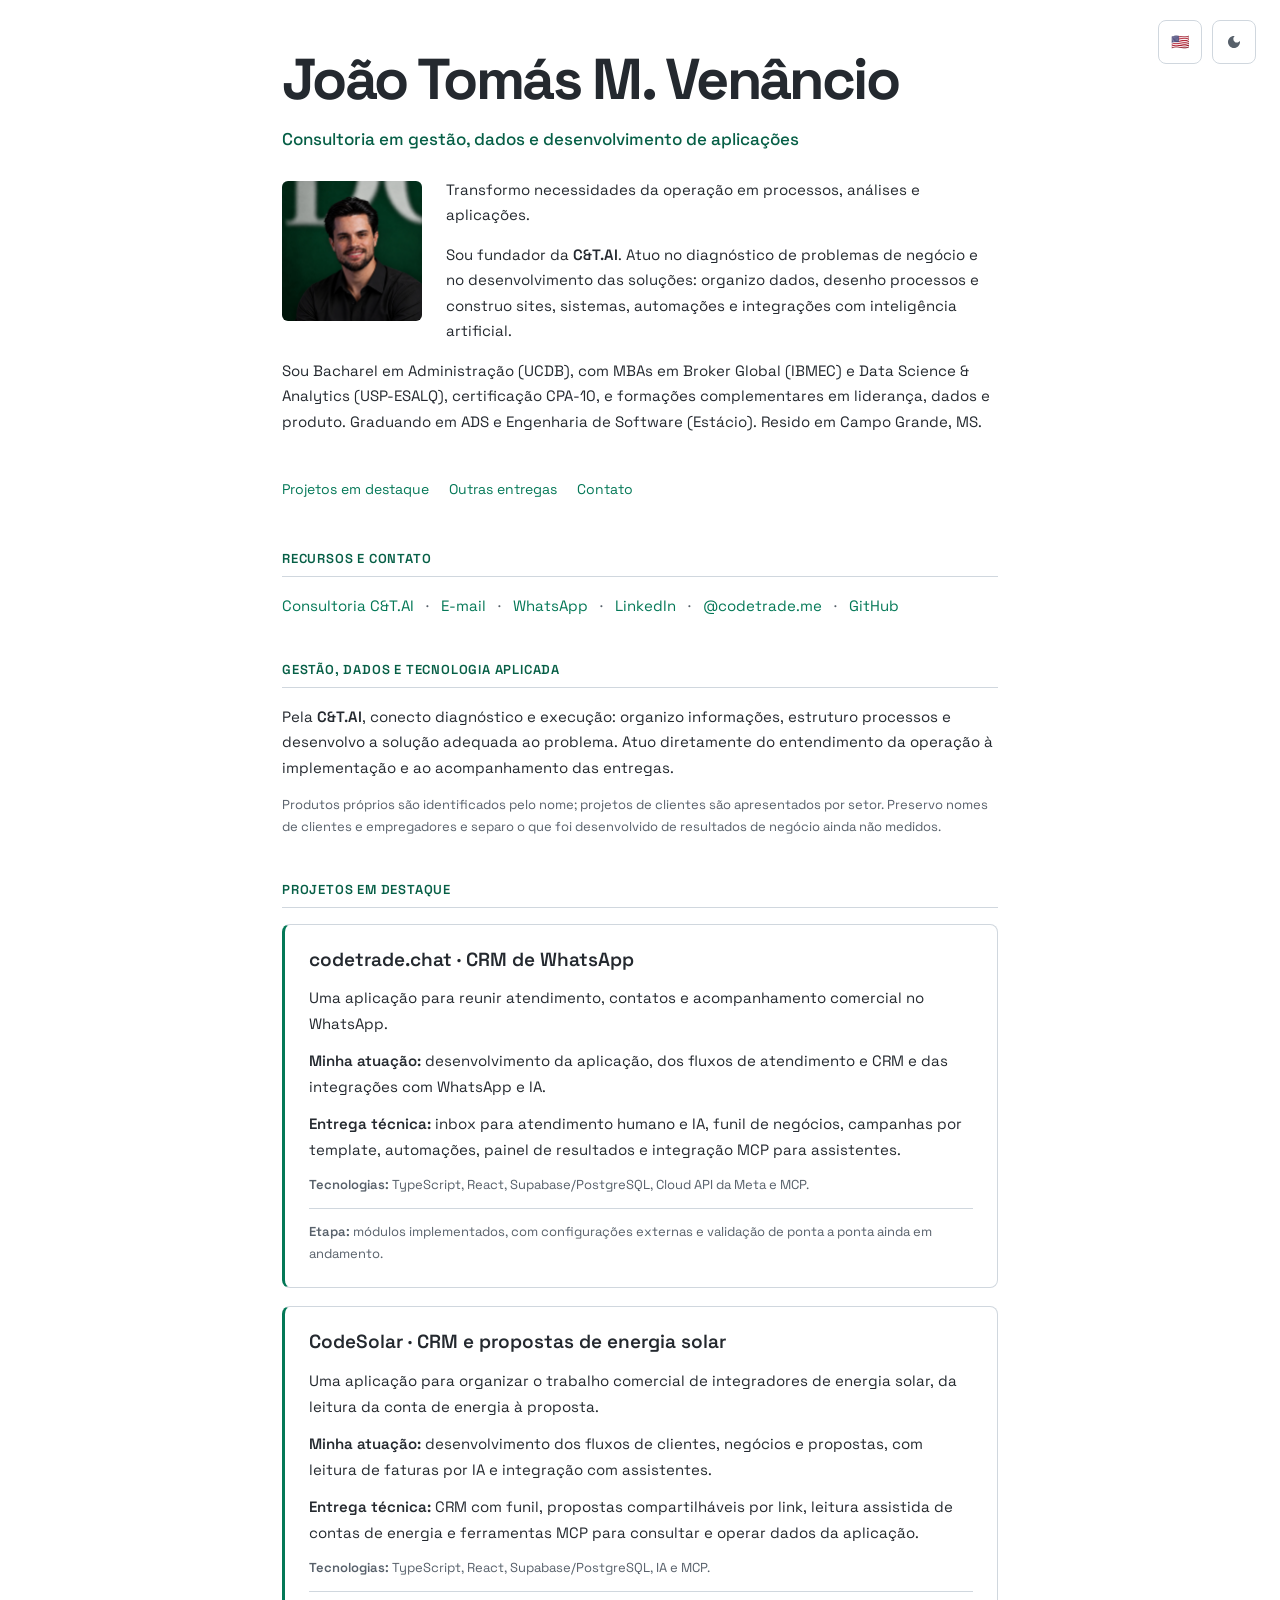
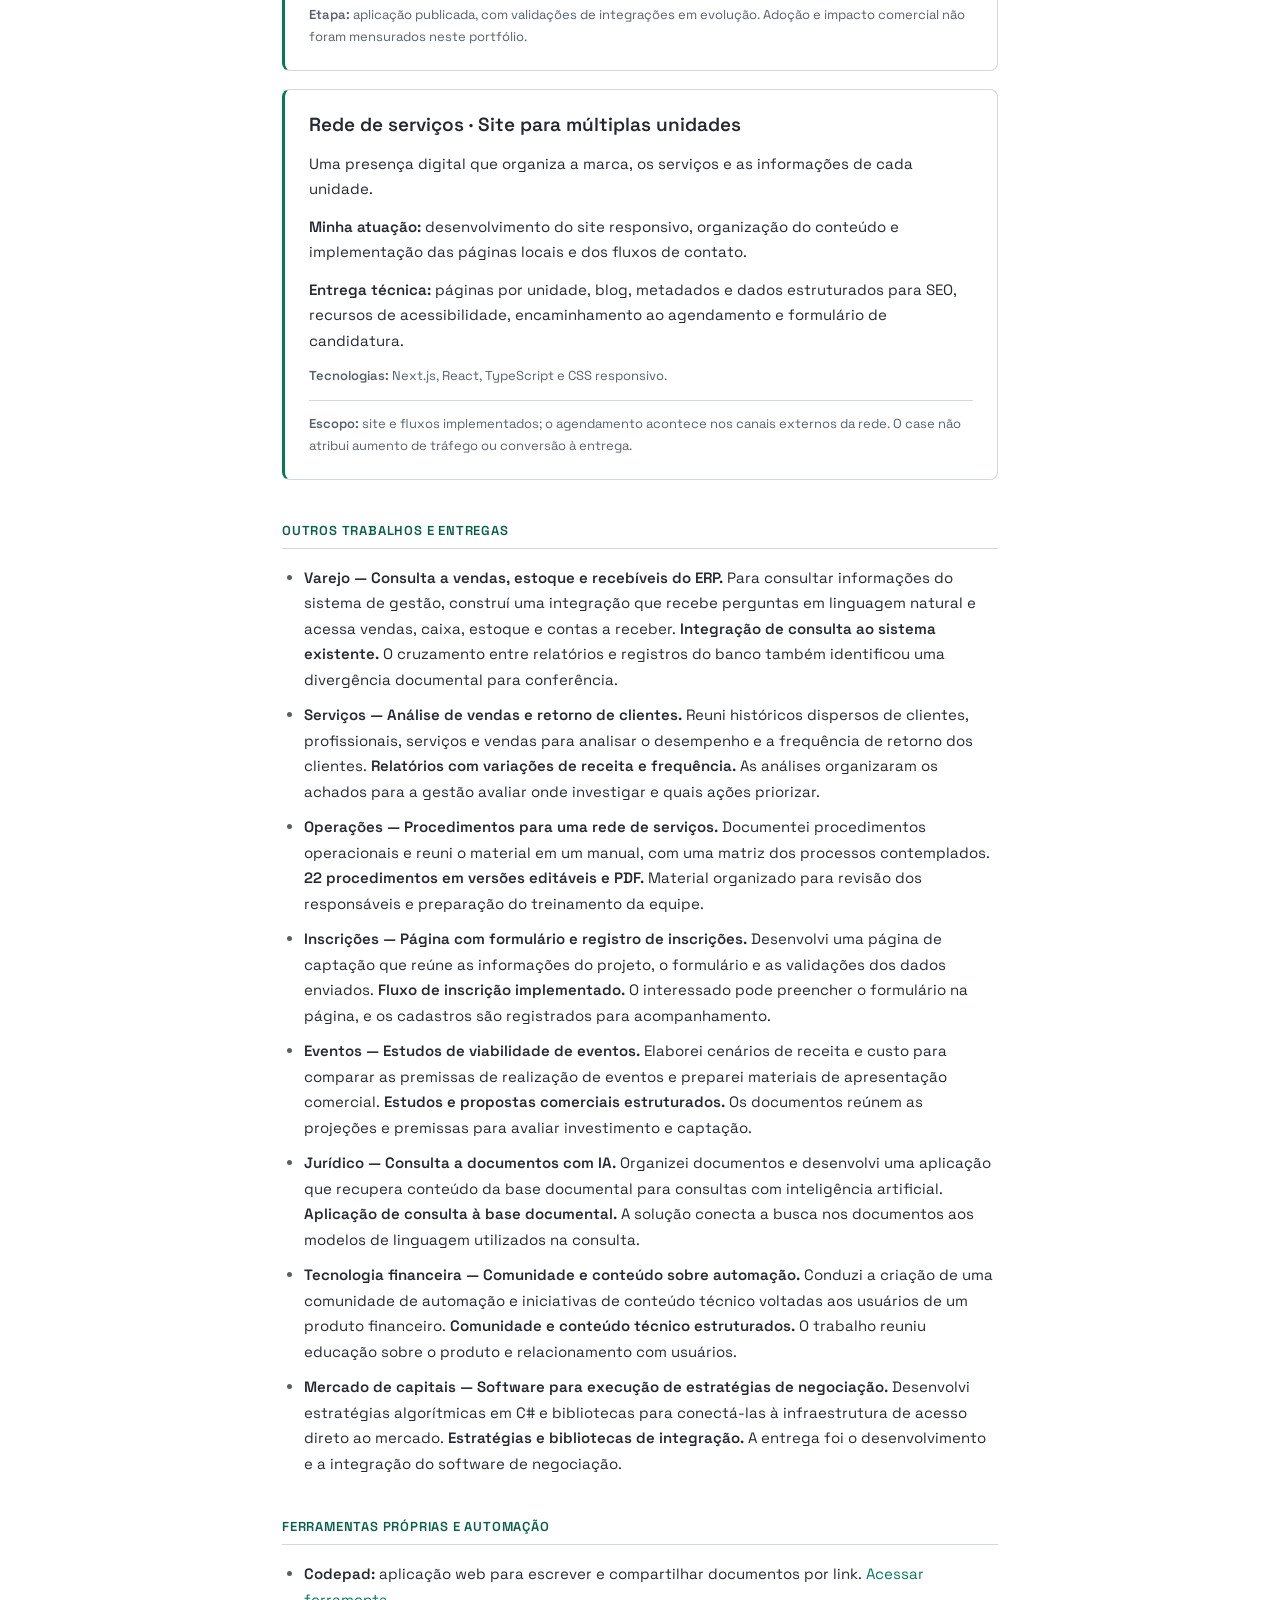
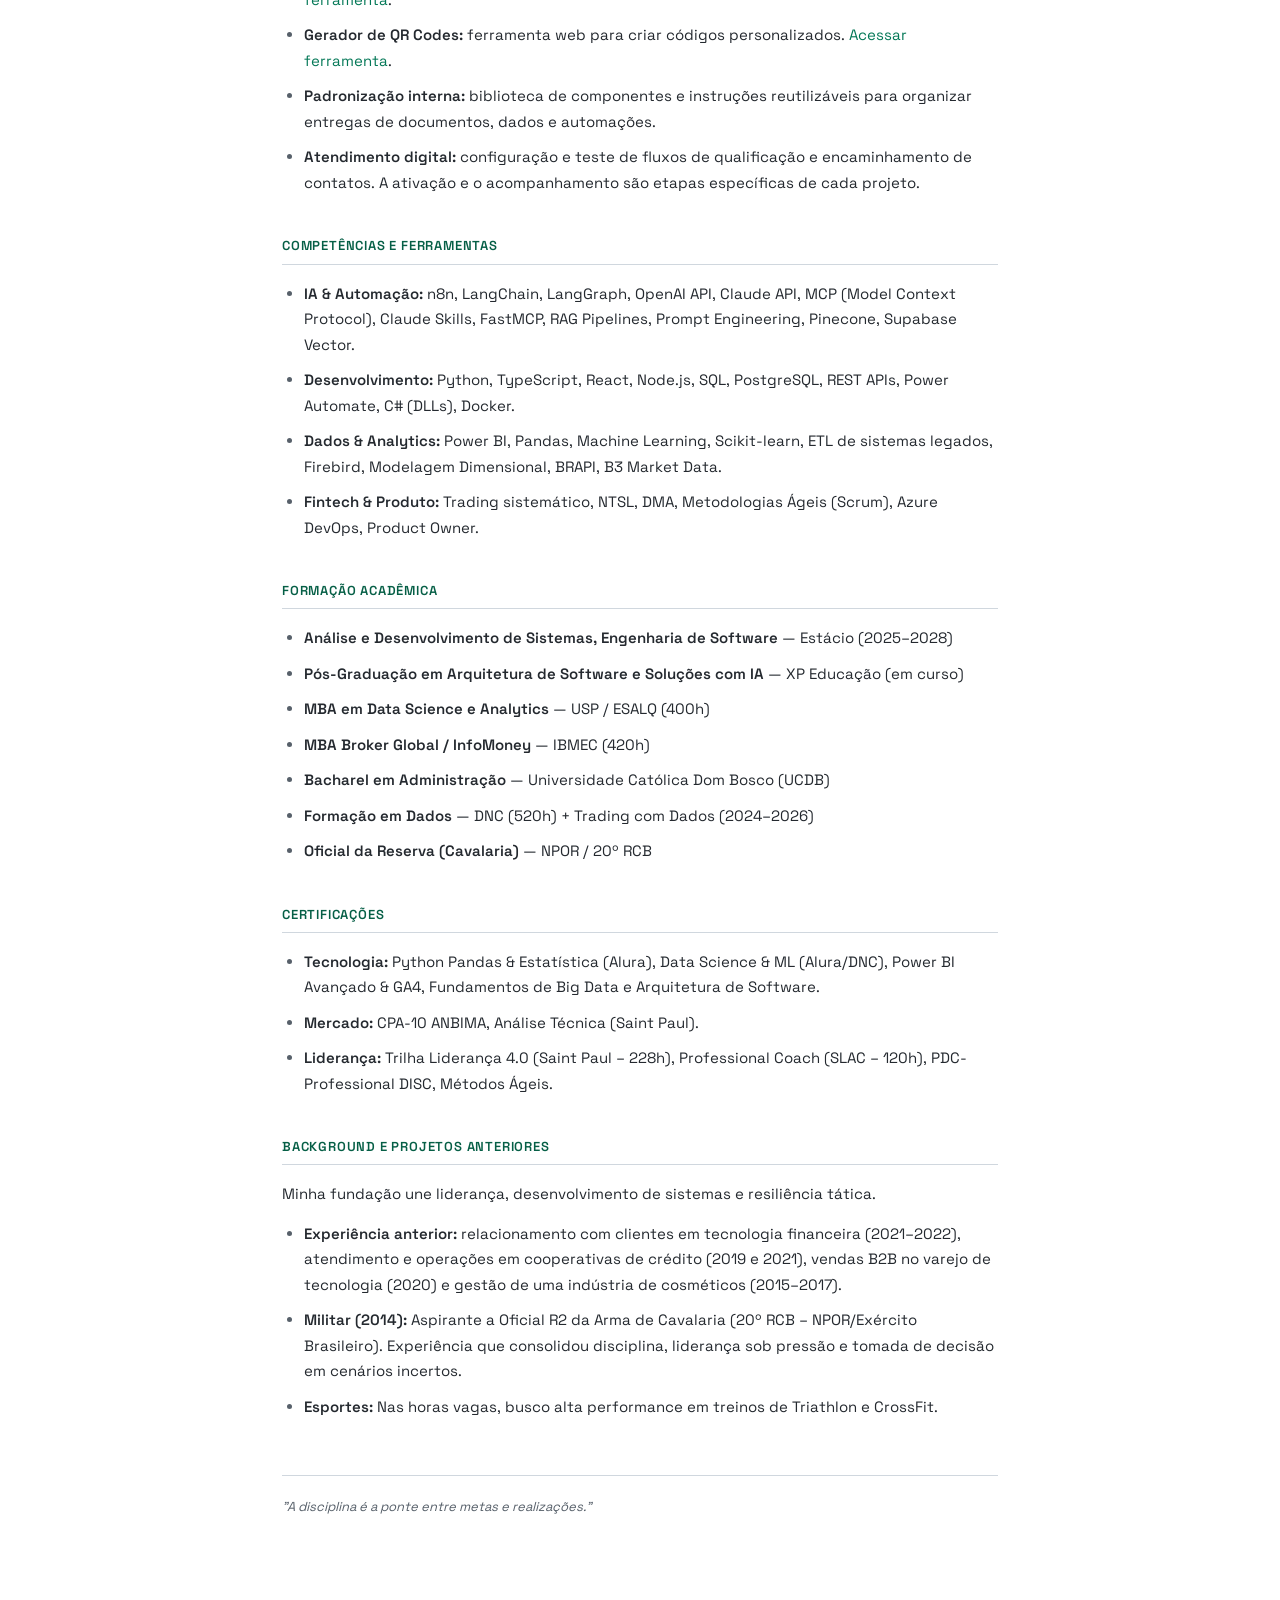
==== commit d8af597c: "Adiciona pós em Arquitetura de Software e Soluções com IA; remove pós em Direito (PT)Remove Law post" ====
--- a/index.html
+++ b/index.html
@@ -355,10 +355,10 @@
     <h2>Formação Acadêmica</h2>
     <ul>
         <li><strong>Análise e Desenvolvimento de Sistemas, Engenharia de Software</strong> — Estácio (2025–2028)</li>
+        <li><strong>Pós-Graduação em Arquitetura de Software e Soluções com IA</strong> — XP Educação (em curso)</li>
         <li><strong>MBA em Data Science e Analytics</strong> — USP / ESALQ (400h)</li>
         <li><strong>MBA Broker Global / InfoMoney</strong> — IBMEC (420h)</li>
         <li><strong>Bacharel em Administração</strong> — Universidade Católica Dom Bosco (UCDB)</li>
-        <li><strong>Pós-Graduação em Direito</strong> — Foco em Processo Civil (em curso)</li>
         <li><strong>Formação em Dados</strong> — DNC (520h) + Trading com Dados (2024–2026)</li>
         <li><strong>Oficial da Reserva (Cavalaria)</strong> — NPOR / 20º RCB</li>
     </ul>
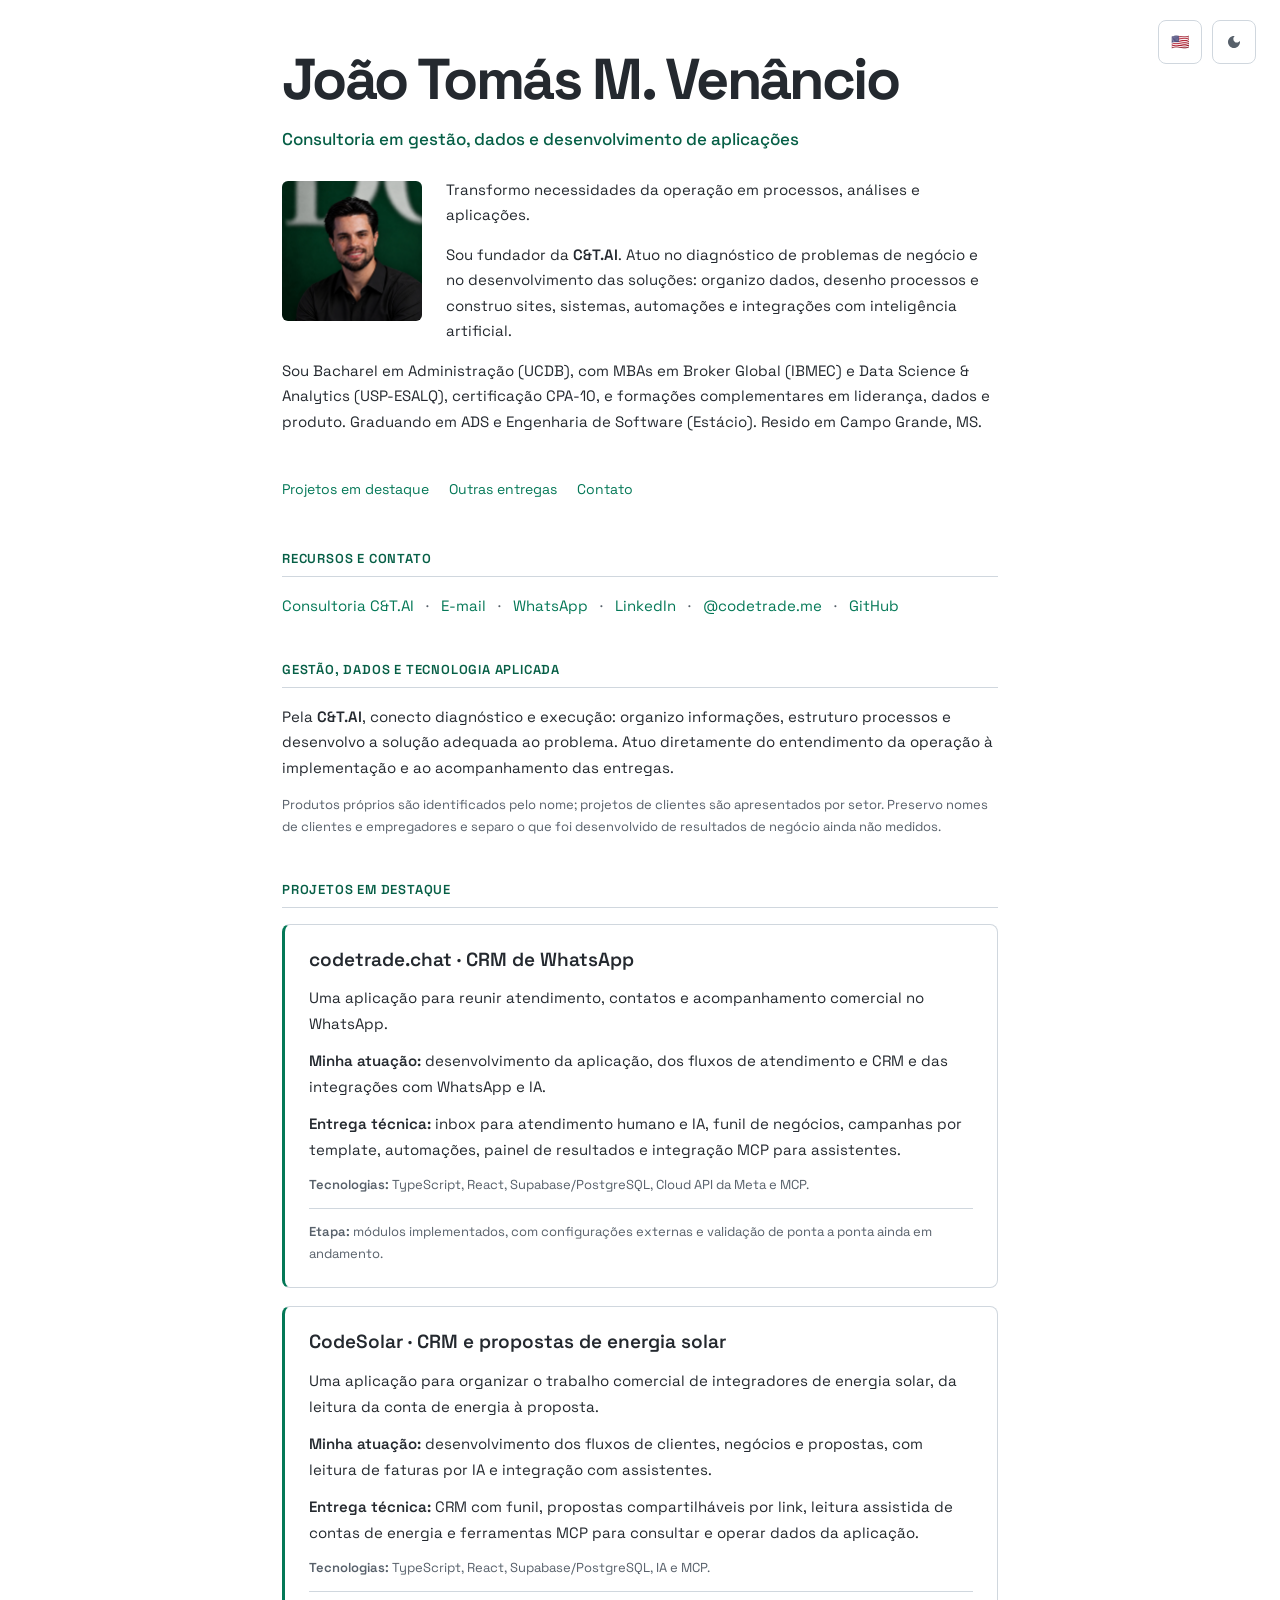
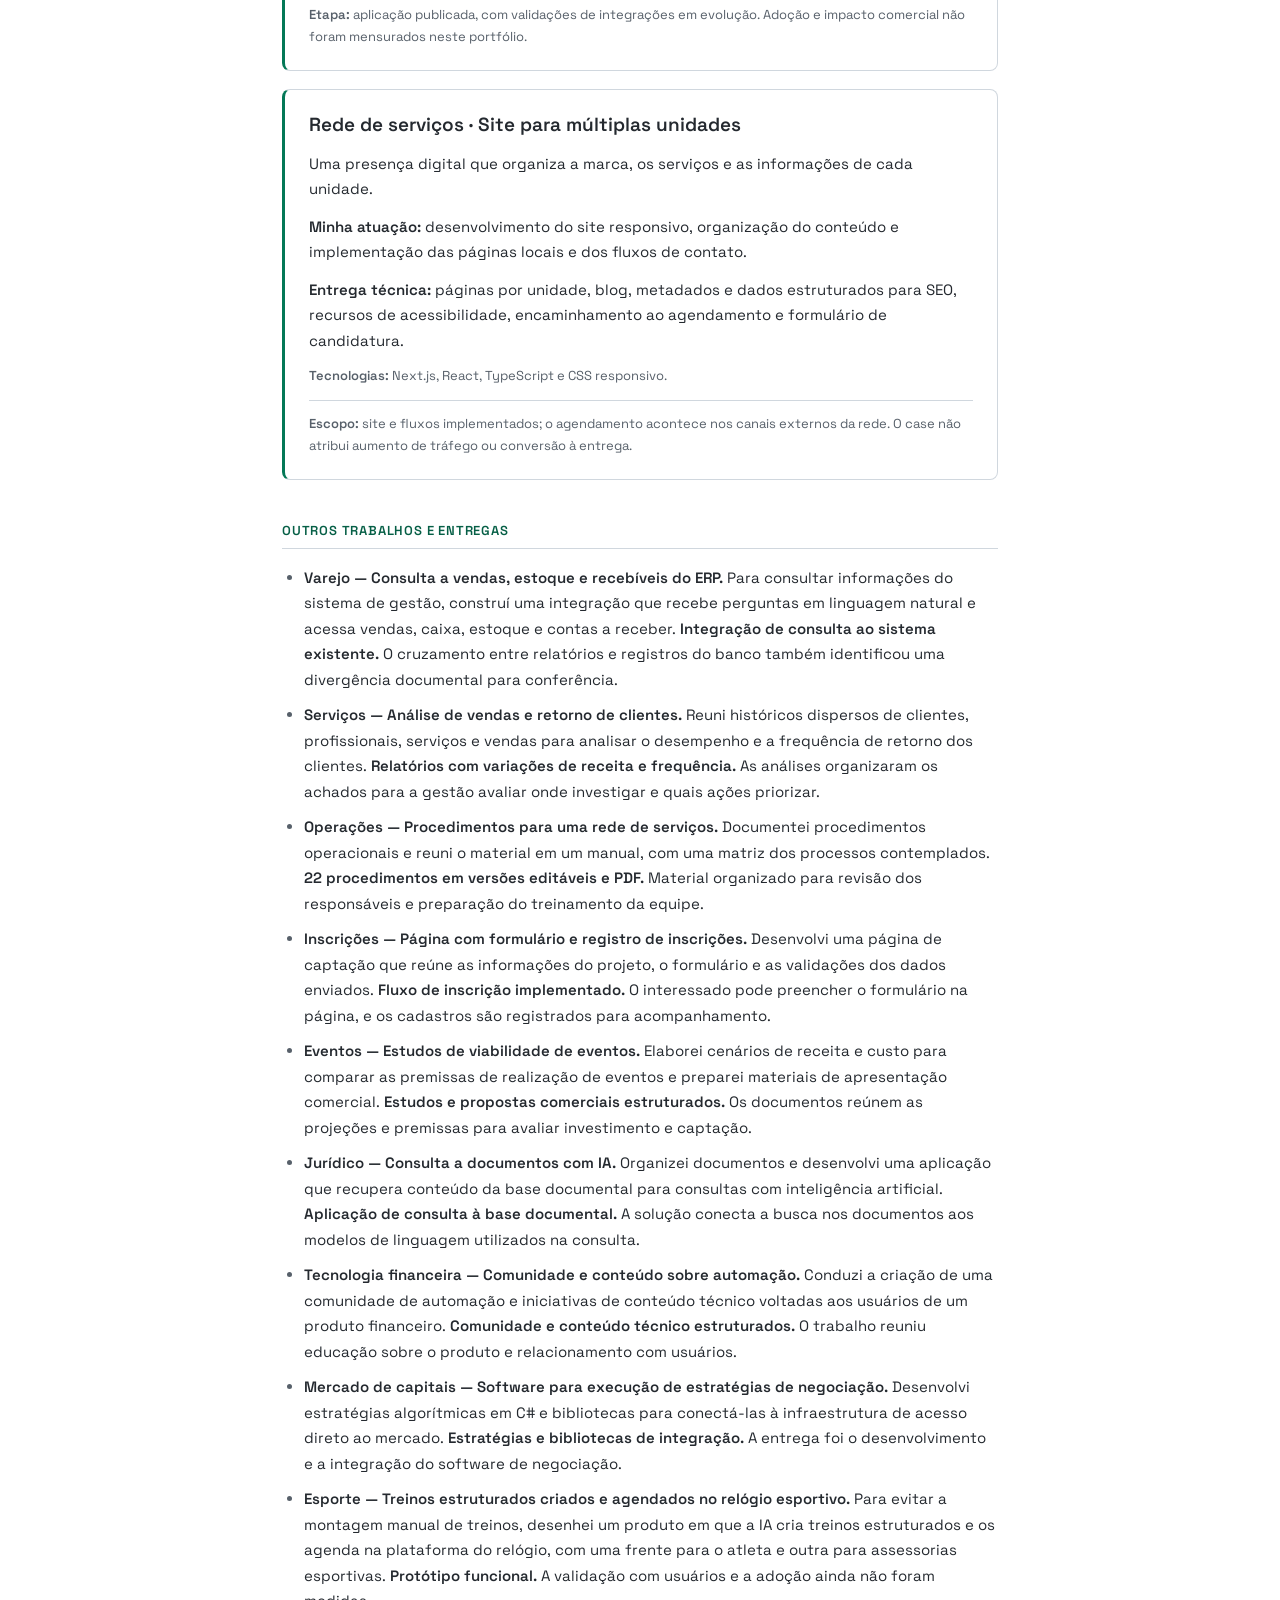
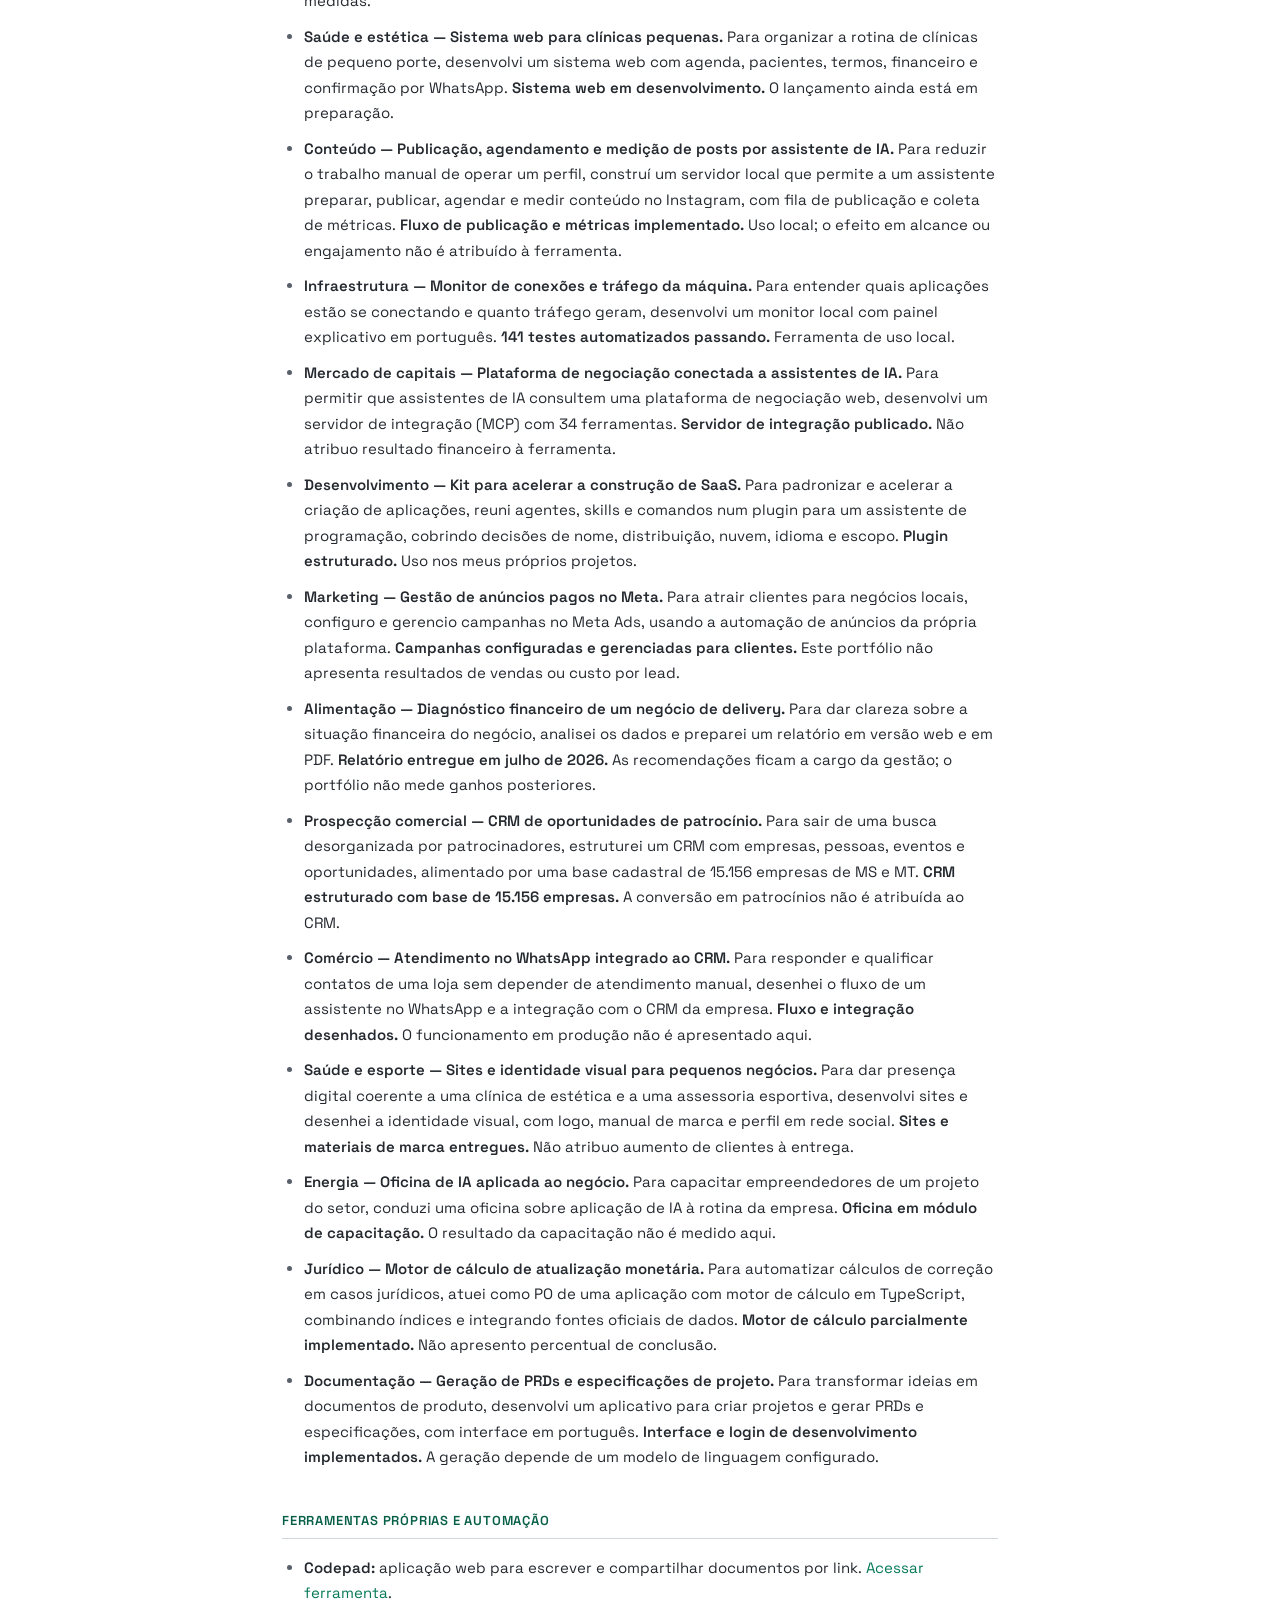
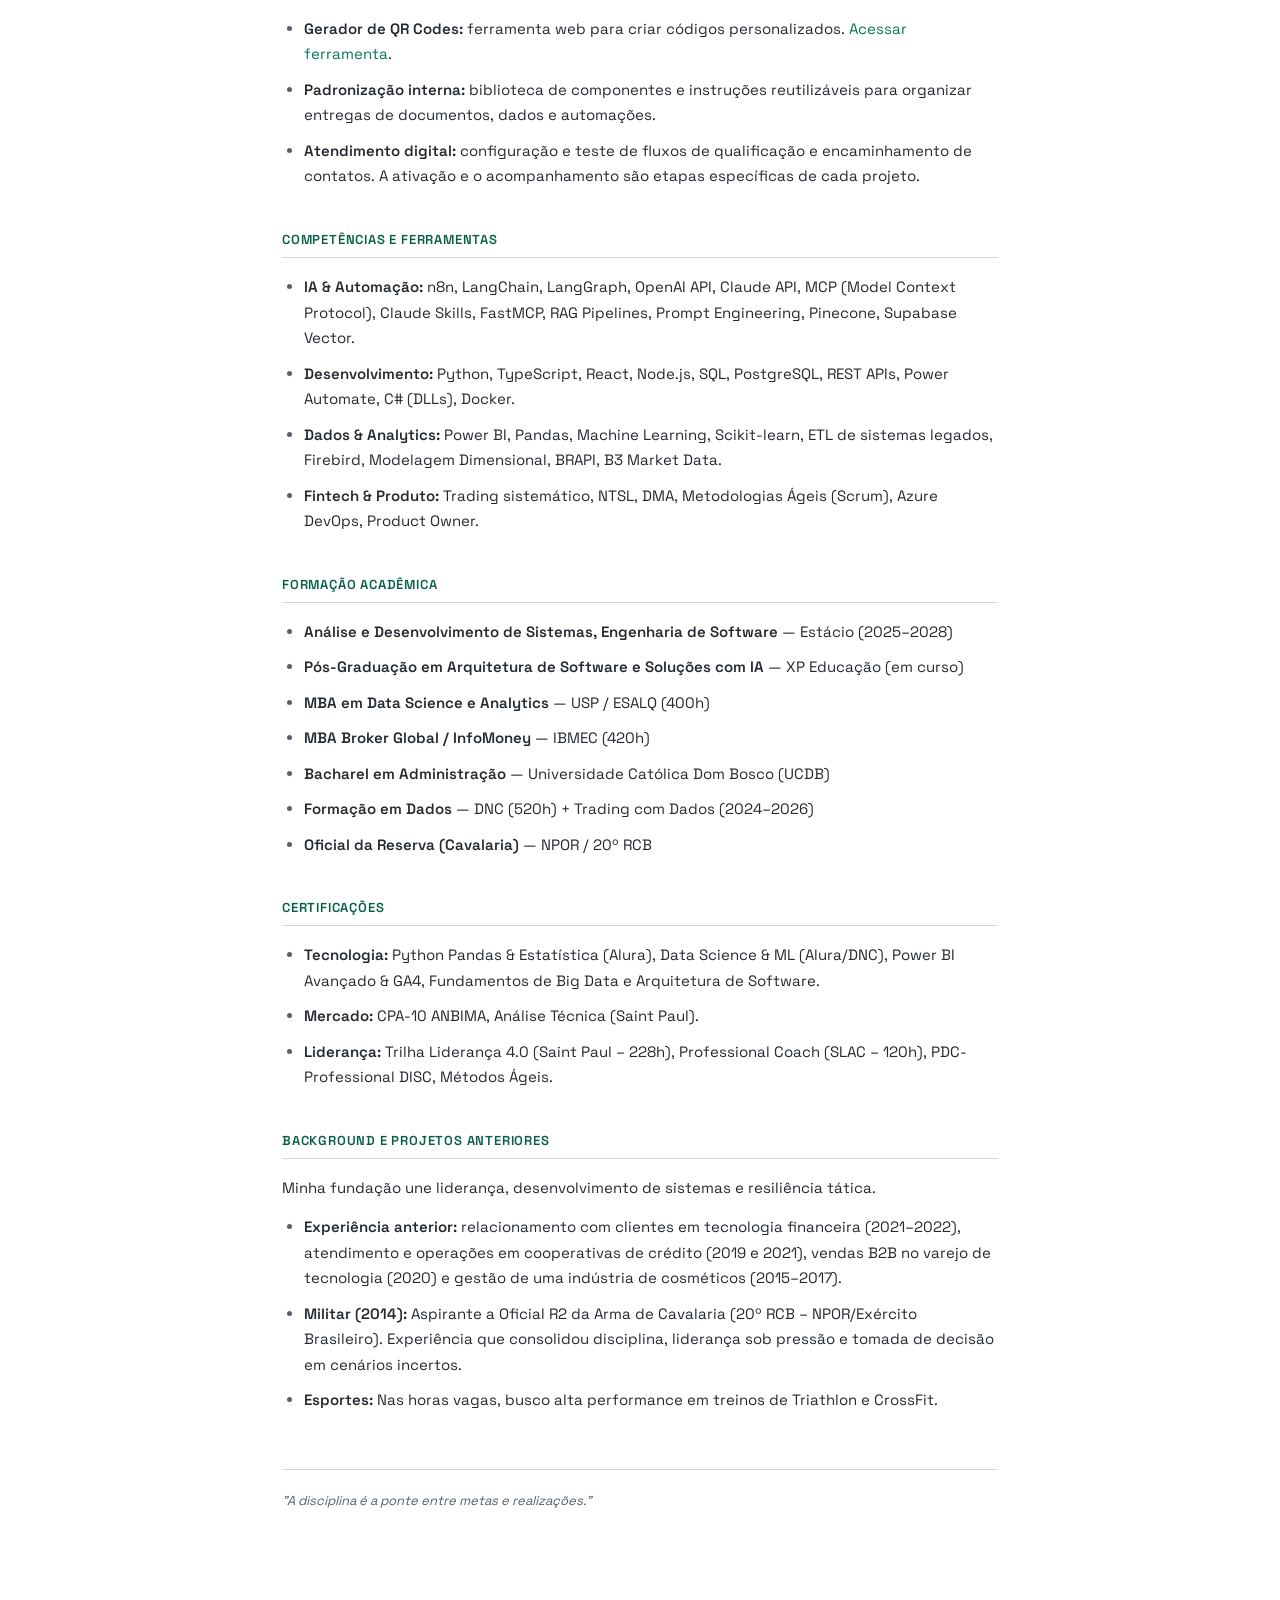
==== commit 7c6c1f72: "Add new project descriptions to index.html" ====
--- a/index.html
+++ b/index.html
@@ -331,6 +331,20 @@
         <li><strong>Jurídico — Consulta a documentos com IA.</strong> Organizei documentos e desenvolvi uma aplicação que recupera conteúdo da base documental para consultas com inteligência artificial. <strong>Aplicação de consulta à base documental.</strong> A solução conecta a busca nos documentos aos modelos de linguagem utilizados na consulta.</li>
         <li><strong>Tecnologia financeira — Comunidade e conteúdo sobre automação.</strong> Conduzi a criação de uma comunidade de automação e iniciativas de conteúdo técnico voltadas aos usuários de um produto financeiro. <strong>Comunidade e conteúdo técnico estruturados.</strong> O trabalho reuniu educação sobre o produto e relacionamento com usuários.</li>
         <li><strong>Mercado de capitais — Software para execução de estratégias de negociação.</strong> Desenvolvi estratégias algorítmicas em C# e bibliotecas para conectá-las à infraestrutura de acesso direto ao mercado. <strong>Estratégias e bibliotecas de integração.</strong> A entrega foi o desenvolvimento e a integração do software de negociação.</li>
+        <li><strong>Esporte — Treinos estruturados criados e agendados no relógio esportivo.</strong> Para evitar a montagem manual de treinos, desenhei um produto em que a IA cria treinos estruturados e os agenda na plataforma do relógio, com uma frente para o atleta e outra para assessorias esportivas. <strong>Protótipo funcional.</strong> A validação com usuários e a adoção ainda não foram medidas.</li>
+        <li><strong>Saúde e estética — Sistema web para clínicas pequenas.</strong> Para organizar a rotina de clínicas de pequeno porte, desenvolvi um sistema web com agenda, pacientes, termos, financeiro e confirmação por WhatsApp. <strong>Sistema web em desenvolvimento.</strong> O lançamento ainda está em preparação.</li>
+        <li><strong>Conteúdo — Publicação, agendamento e medição de posts por assistente de IA.</strong> Para reduzir o trabalho manual de operar um perfil, construí um servidor local que permite a um assistente preparar, publicar, agendar e medir conteúdo no Instagram, com fila de publicação e coleta de métricas. <strong>Fluxo de publicação e métricas implementado.</strong> Uso local; o efeito em alcance ou engajamento não é atribuído à ferramenta.</li>
+        <li><strong>Infraestrutura — Monitor de conexões e tráfego da máquina.</strong> Para entender quais aplicações estão se conectando e quanto tráfego geram, desenvolvi um monitor local com painel explicativo em português. <strong>141 testes automatizados passando.</strong> Ferramenta de uso local.</li>
+        <li><strong>Mercado de capitais — Plataforma de negociação conectada a assistentes de IA.</strong> Para permitir que assistentes de IA consultem uma plataforma de negociação web, desenvolvi um servidor de integração (MCP) com 34 ferramentas. <strong>Servidor de integração publicado.</strong> Não atribuo resultado financeiro à ferramenta.</li>
+        <li><strong>Desenvolvimento — Kit para acelerar a construção de SaaS.</strong> Para padronizar e acelerar a criação de aplicações, reuni agentes, skills e comandos num plugin para um assistente de programação, cobrindo decisões de nome, distribuição, nuvem, idioma e escopo. <strong>Plugin estruturado.</strong> Uso nos meus próprios projetos.</li>
+        <li><strong>Marketing — Gestão de anúncios pagos no Meta.</strong> Para atrair clientes para negócios locais, configuro e gerencio campanhas no Meta Ads, usando a automação de anúncios da própria plataforma. <strong>Campanhas configuradas e gerenciadas para clientes.</strong> Este portfólio não apresenta resultados de vendas ou custo por lead.</li>
+        <li><strong>Alimentação — Diagnóstico financeiro de um negócio de delivery.</strong> Para dar clareza sobre a situação financeira do negócio, analisei os dados e preparei um relatório em versão web e em PDF. <strong>Relatório entregue em julho de 2026.</strong> As recomendações ficam a cargo da gestão; o portfólio não mede ganhos posteriores.</li>
+        <li><strong>Prospecção comercial — CRM de oportunidades de patrocínio.</strong> Para sair de uma busca desorganizada por patrocinadores, estruturei um CRM com empresas, pessoas, eventos e oportunidades, alimentado por uma base cadastral de 15.156 empresas de MS e MT. <strong>CRM estruturado com base de 15.156 empresas.</strong> A conversão em patrocínios não é atribuída ao CRM.</li>
+        <li><strong>Comércio — Atendimento no WhatsApp integrado ao CRM.</strong> Para responder e qualificar contatos de uma loja sem depender de atendimento manual, desenhei o fluxo de um assistente no WhatsApp e a integração com o CRM da empresa. <strong>Fluxo e integração desenhados.</strong> O funcionamento em produção não é apresentado aqui.</li>
+        <li><strong>Saúde e esporte — Sites e identidade visual para pequenos negócios.</strong> Para dar presença digital coerente a uma clínica de estética e a uma assessoria esportiva, desenvolvi sites e desenhei a identidade visual, com logo, manual de marca e perfil em rede social. <strong>Sites e materiais de marca entregues.</strong> Não atribuo aumento de clientes à entrega.</li>
+        <li><strong>Energia — Oficina de IA aplicada ao negócio.</strong> Para capacitar empreendedores de um projeto do setor, conduzi uma oficina sobre aplicação de IA à rotina da empresa. <strong>Oficina em módulo de capacitação.</strong> O resultado da capacitação não é medido aqui.</li>
+        <li><strong>Jurídico — Motor de cálculo de atualização monetária.</strong> Para automatizar cálculos de correção em casos jurídicos, atuei como PO de uma aplicação com motor de cálculo em TypeScript, combinando índices e integrando fontes oficiais de dados. <strong>Motor de cálculo parcialmente implementado.</strong> Não apresento percentual de conclusão.</li>
+        <li><strong>Documentação — Geração de PRDs e especificações de projeto.</strong> Para transformar ideias em documentos de produto, desenvolvi um aplicativo para criar projetos e gerar PRDs e especificações, com interface em português. <strong>Interface e login de desenvolvimento implementados.</strong> A geração depende de um modelo de linguagem configurado.</li>
     </ul>
     <h2>Ferramentas próprias e automação</h2>
     <ul>
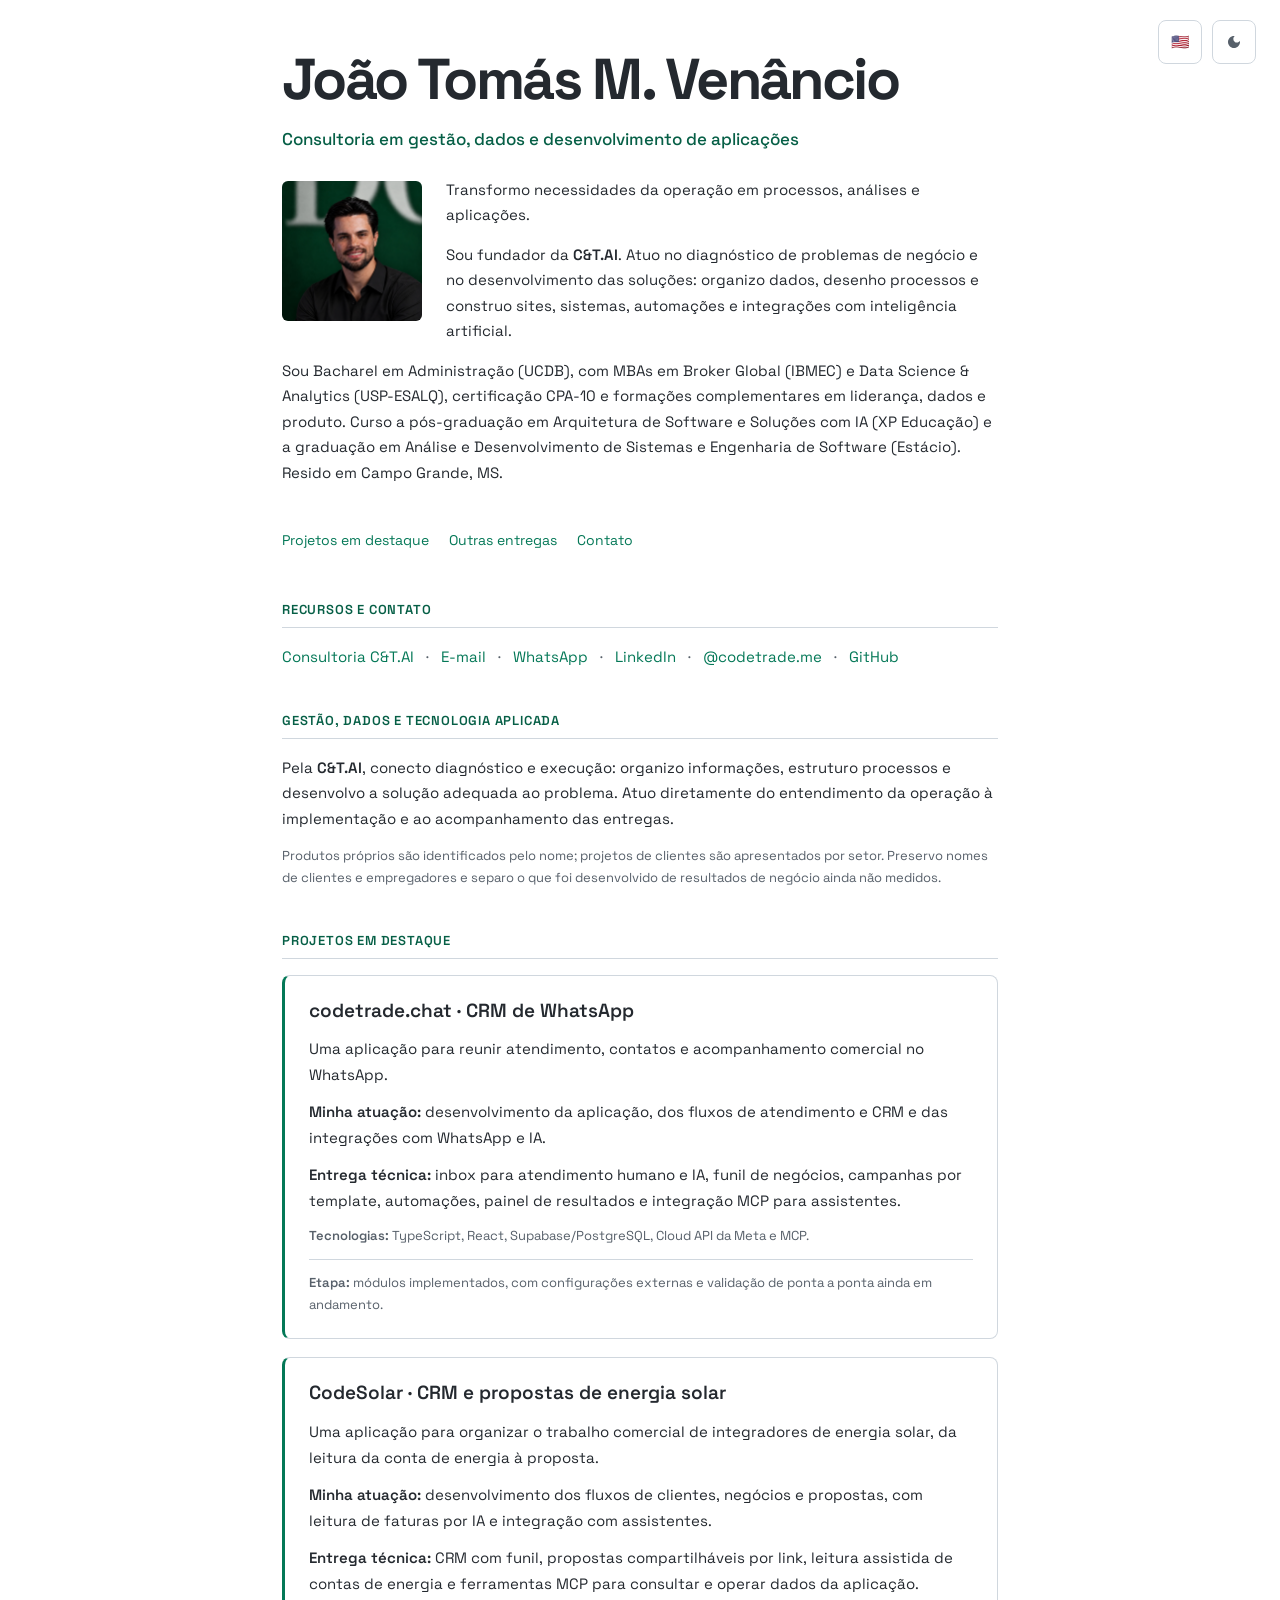
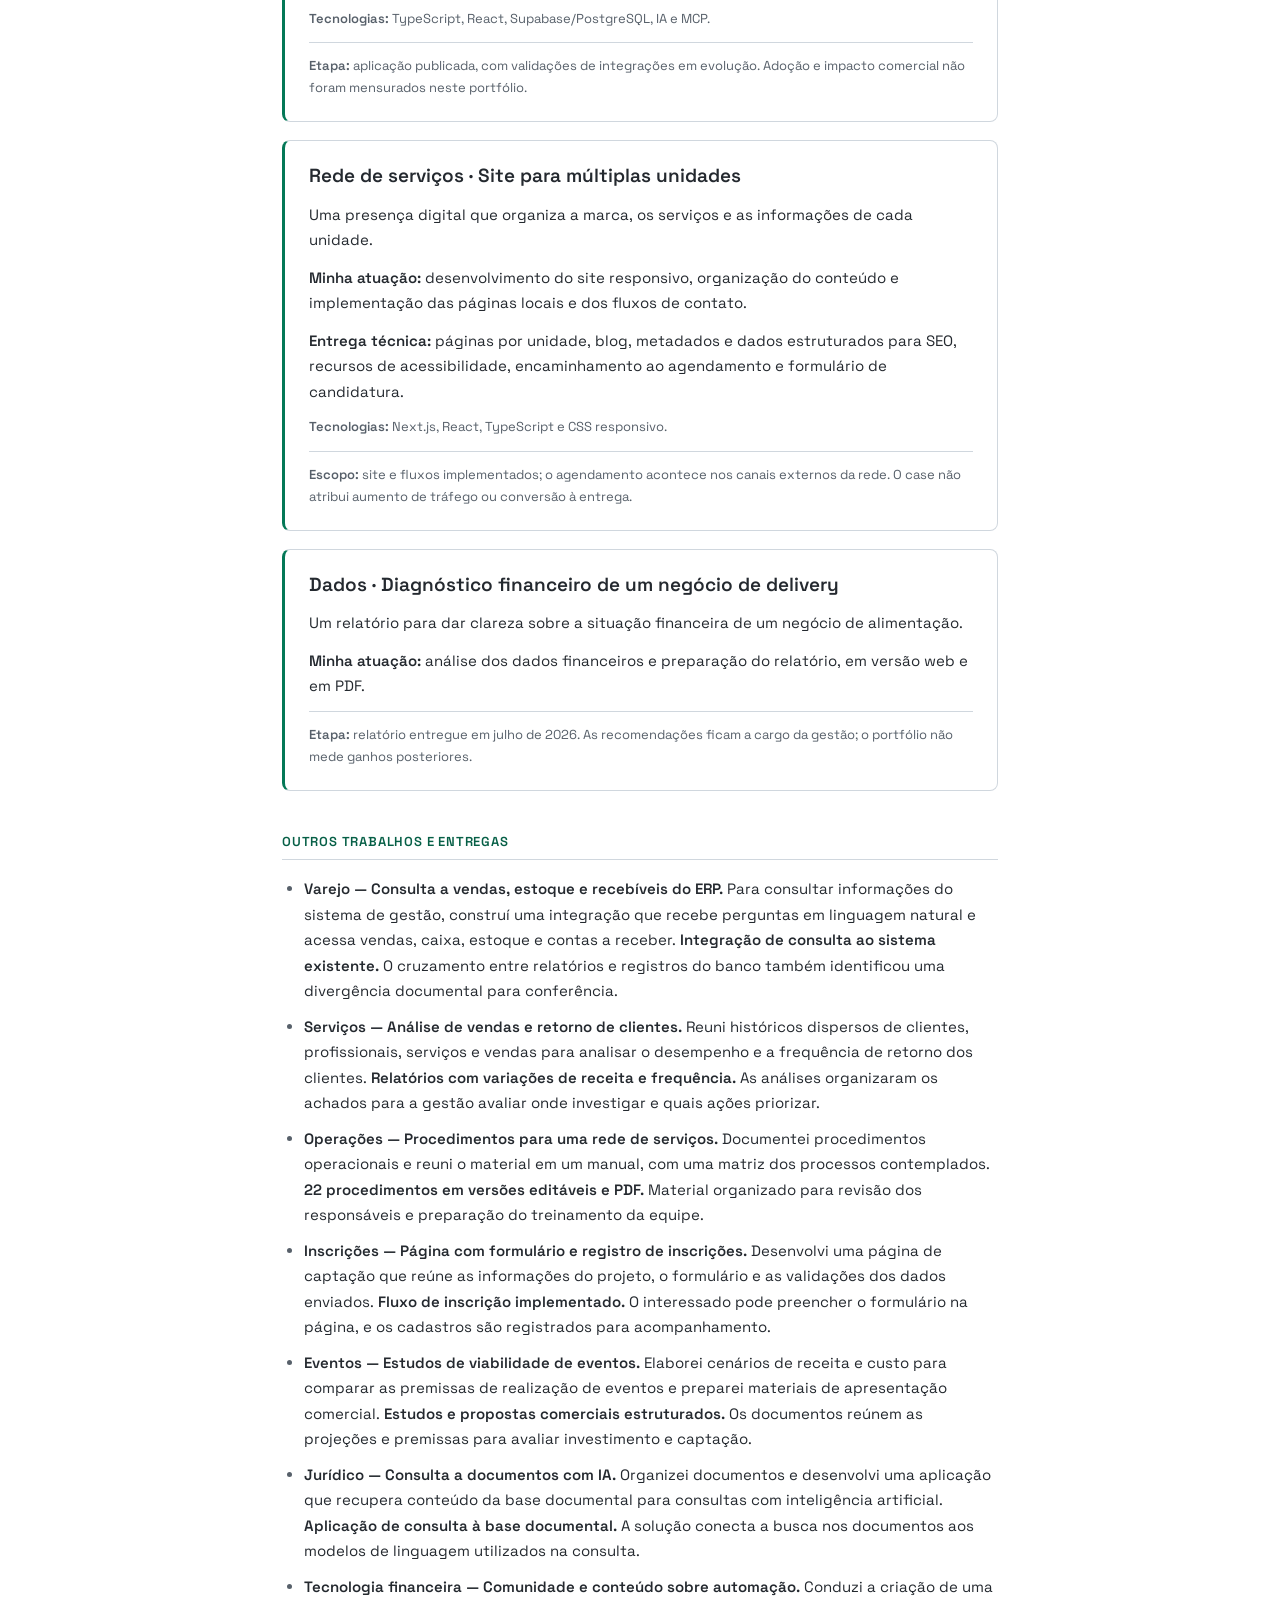
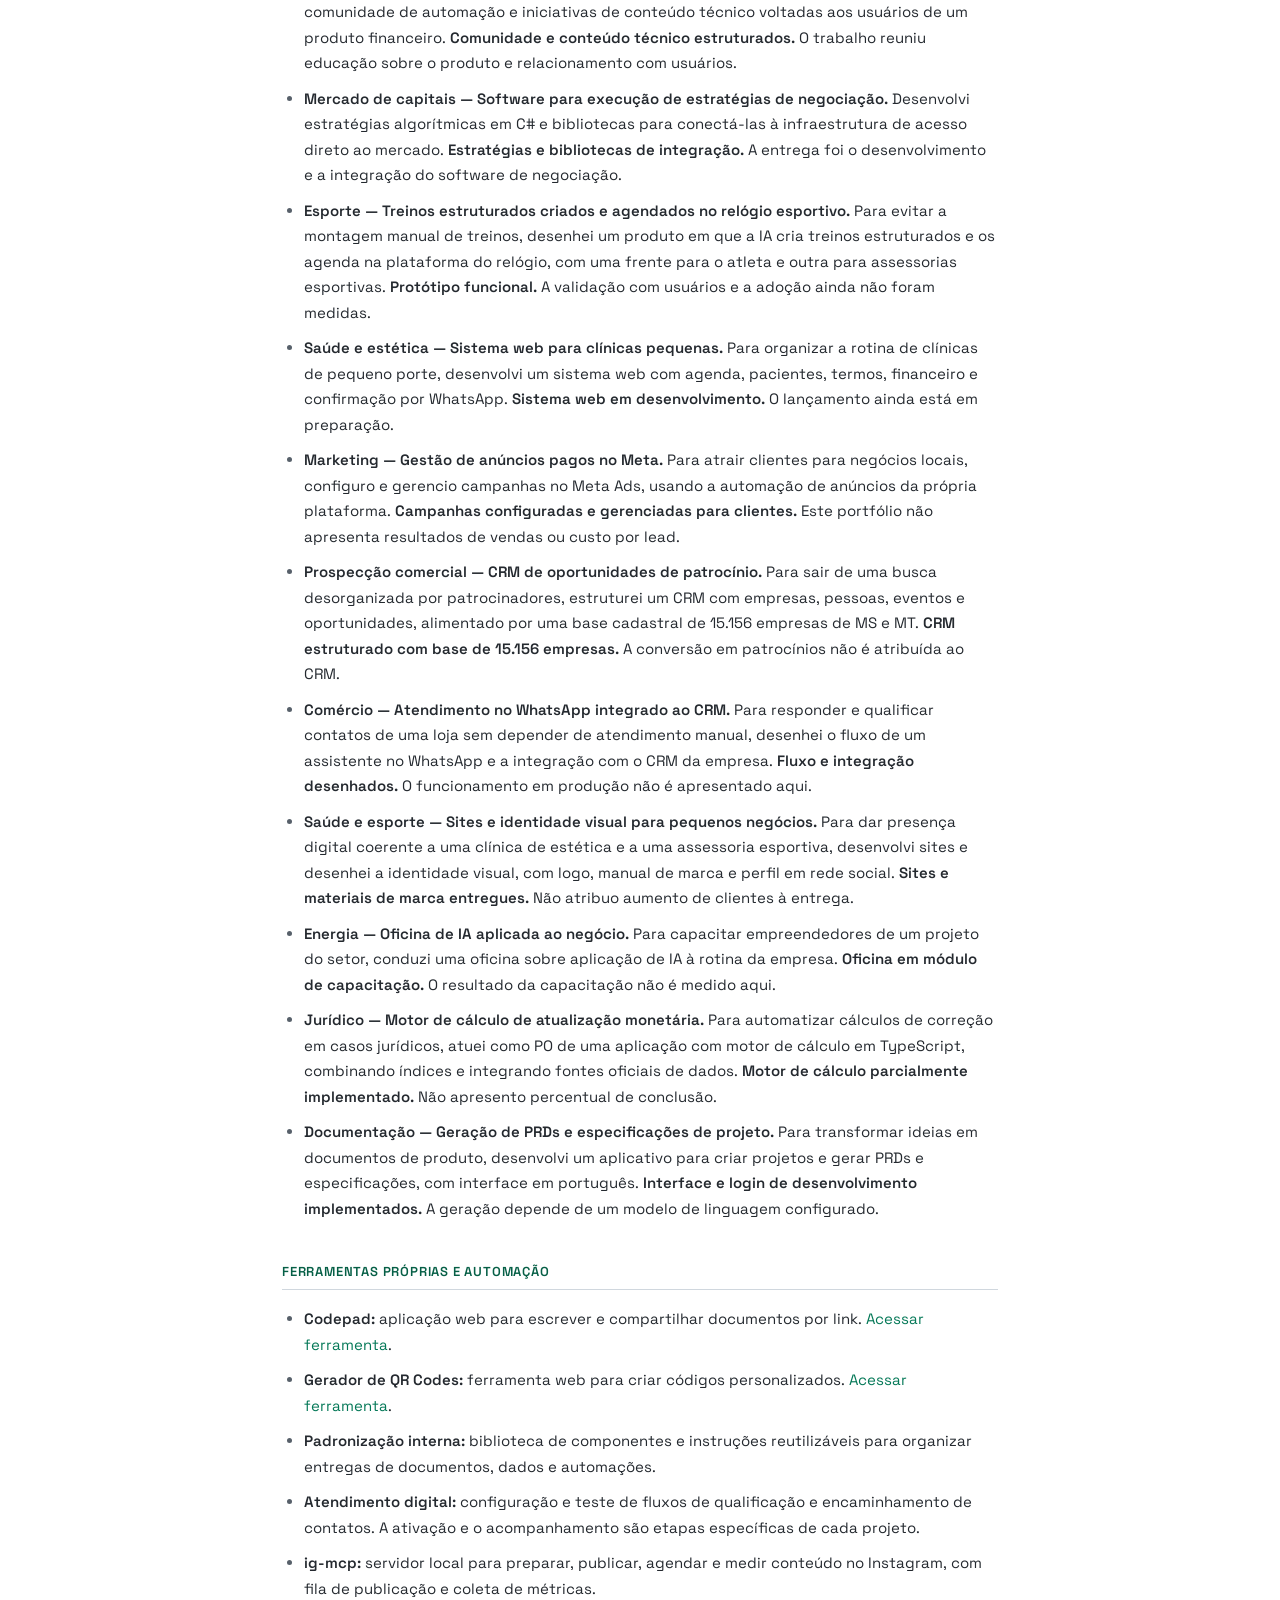
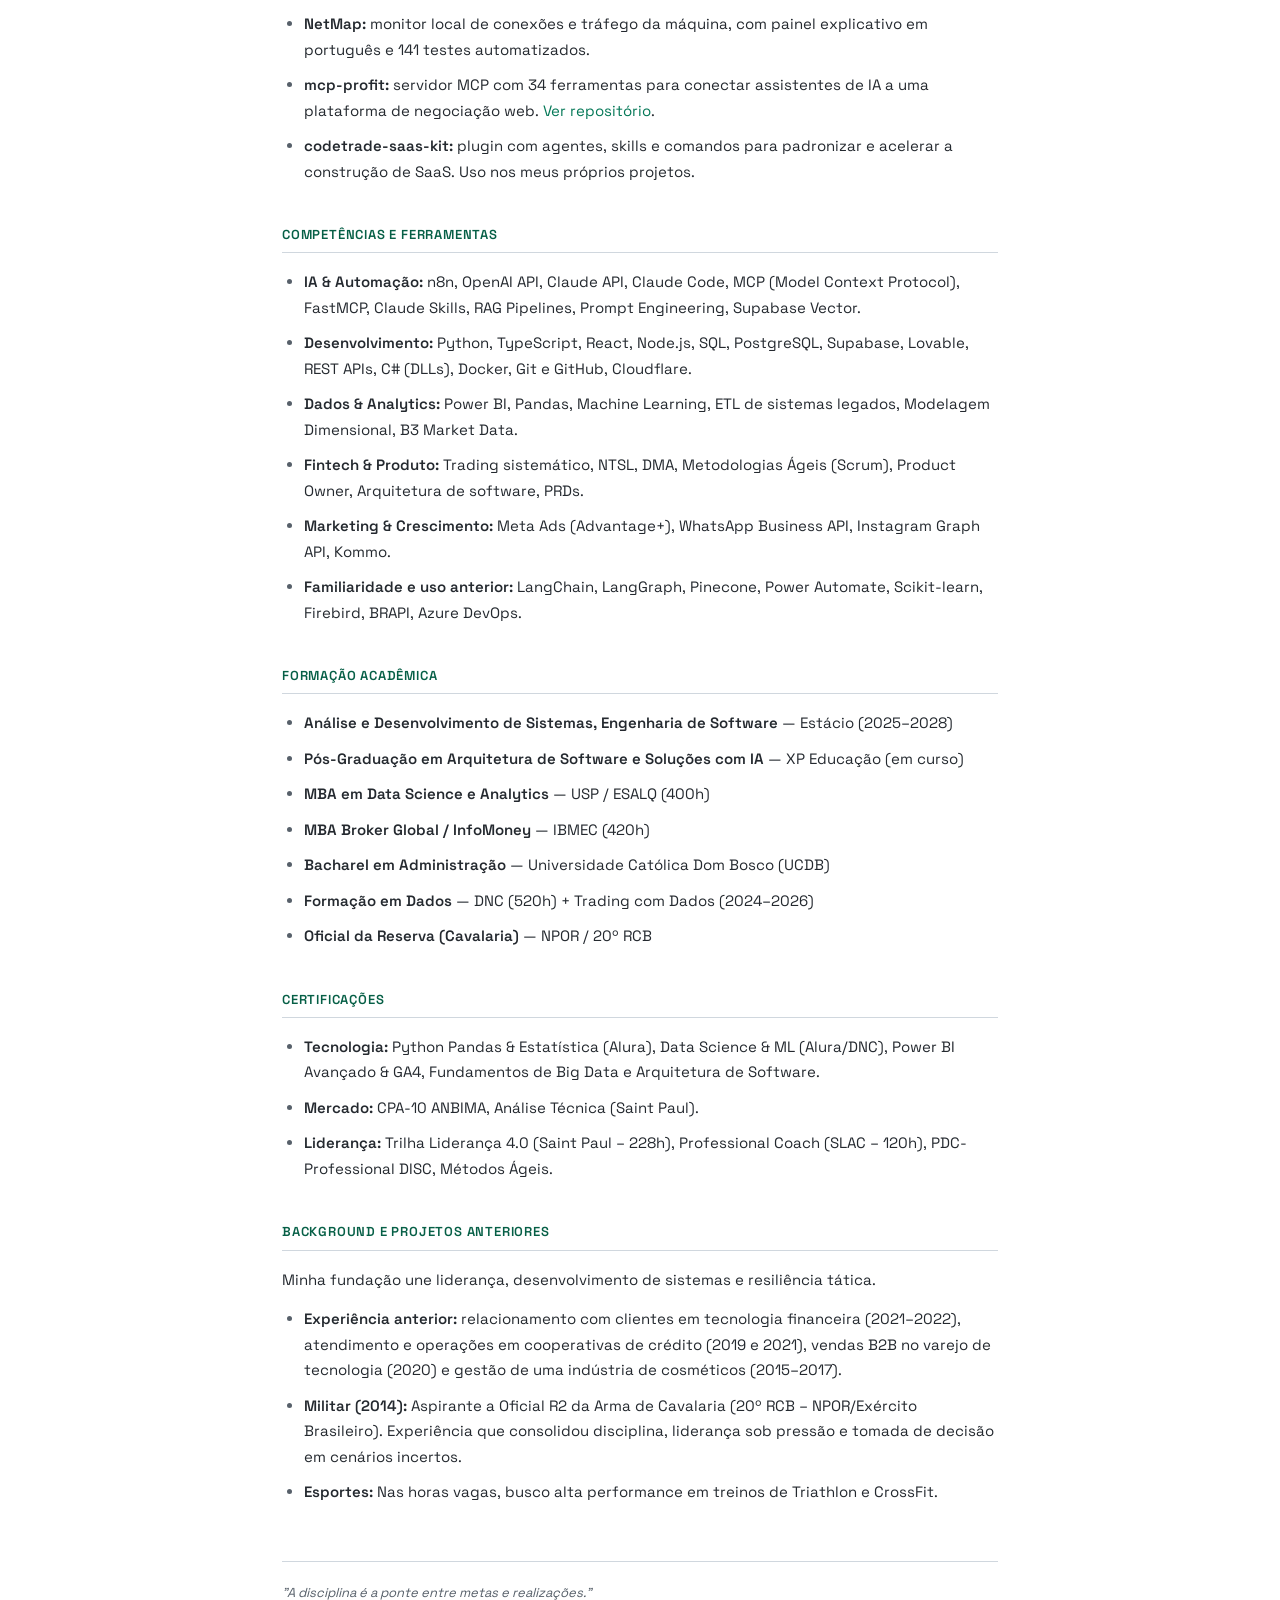
==== commit 6552879d: "Revise educational background and project descriptions Updated educational background and project de" ====
--- a/index.html
+++ b/index.html
@@ -268,9 +268,7 @@
 
         <p>Sou fundador da <strong>C&amp;T.AI</strong>. Atuo no diagnóstico de problemas de negócio e no desenvolvimento das soluções: organizo dados, desenho processos e construo sites, sistemas, automações e integrações com inteligência artificial.</p>
 
-        <p>Sou Bacharel em Administração (UCDB), com MBAs em Broker Global (IBMEC) e Data Science & Analytics
-            (USP-ESALQ), certificação CPA-10, e formações complementares em liderança, dados e produto. Graduando em ADS
-            e Engenharia de Software (Estácio). Resido em Campo Grande, MS.</p>
+        <p>Sou Bacharel em Administração (UCDB), com MBAs em Broker Global (IBMEC) e Data Science & Analytics (USP-ESALQ), certificação CPA-10 e formações complementares em liderança, dados e produto. Curso a pós-graduação em Arquitetura de Software e Soluções com IA (XP Educação) e a graduação em Análise e Desenvolvimento de Sistemas e Engenharia de Software (Estácio). Resido em Campo Grande, MS.</p>
     </div>
 
     <nav class="section-links" aria-label="Seções do portfólio">
@@ -319,6 +317,12 @@
             <p class="project-stack"><strong>Tecnologias:</strong> Next.js, React, TypeScript e CSS responsivo.</p>
             <p class="project-status"><strong>Escopo:</strong> site e fluxos implementados; o agendamento acontece nos canais externos da rede. O case não atribui aumento de tráfego ou conversão à entrega.</p>
         </article>
+    <article class="project-card" aria-labelledby="projeto-dados">
+        <h3 id="projeto-dados">Dados · Diagnóstico financeiro de um negócio de delivery</h3>
+        <p>Um relatório para dar clareza sobre a situação financeira de um negócio de alimentação.</p>
+        <p><strong>Minha atuação:</strong> análise dos dados financeiros e preparação do relatório, em versão web e em PDF.</p>
+        <p class="project-status"><strong>Etapa:</strong> relatório entregue em julho de 2026. As recomendações ficam a cargo da gestão; o portfólio não mede ganhos posteriores.</p>
+    </article>
     </section>
 
     <h2 id="entregas">Outros trabalhos e entregas</h2>
@@ -333,12 +337,7 @@
         <li><strong>Mercado de capitais — Software para execução de estratégias de negociação.</strong> Desenvolvi estratégias algorítmicas em C# e bibliotecas para conectá-las à infraestrutura de acesso direto ao mercado. <strong>Estratégias e bibliotecas de integração.</strong> A entrega foi o desenvolvimento e a integração do software de negociação.</li>
         <li><strong>Esporte — Treinos estruturados criados e agendados no relógio esportivo.</strong> Para evitar a montagem manual de treinos, desenhei um produto em que a IA cria treinos estruturados e os agenda na plataforma do relógio, com uma frente para o atleta e outra para assessorias esportivas. <strong>Protótipo funcional.</strong> A validação com usuários e a adoção ainda não foram medidas.</li>
         <li><strong>Saúde e estética — Sistema web para clínicas pequenas.</strong> Para organizar a rotina de clínicas de pequeno porte, desenvolvi um sistema web com agenda, pacientes, termos, financeiro e confirmação por WhatsApp. <strong>Sistema web em desenvolvimento.</strong> O lançamento ainda está em preparação.</li>
-        <li><strong>Conteúdo — Publicação, agendamento e medição de posts por assistente de IA.</strong> Para reduzir o trabalho manual de operar um perfil, construí um servidor local que permite a um assistente preparar, publicar, agendar e medir conteúdo no Instagram, com fila de publicação e coleta de métricas. <strong>Fluxo de publicação e métricas implementado.</strong> Uso local; o efeito em alcance ou engajamento não é atribuído à ferramenta.</li>
-        <li><strong>Infraestrutura — Monitor de conexões e tráfego da máquina.</strong> Para entender quais aplicações estão se conectando e quanto tráfego geram, desenvolvi um monitor local com painel explicativo em português. <strong>141 testes automatizados passando.</strong> Ferramenta de uso local.</li>
-        <li><strong>Mercado de capitais — Plataforma de negociação conectada a assistentes de IA.</strong> Para permitir que assistentes de IA consultem uma plataforma de negociação web, desenvolvi um servidor de integração (MCP) com 34 ferramentas. <strong>Servidor de integração publicado.</strong> Não atribuo resultado financeiro à ferramenta.</li>
-        <li><strong>Desenvolvimento — Kit para acelerar a construção de SaaS.</strong> Para padronizar e acelerar a criação de aplicações, reuni agentes, skills e comandos num plugin para um assistente de programação, cobrindo decisões de nome, distribuição, nuvem, idioma e escopo. <strong>Plugin estruturado.</strong> Uso nos meus próprios projetos.</li>
         <li><strong>Marketing — Gestão de anúncios pagos no Meta.</strong> Para atrair clientes para negócios locais, configuro e gerencio campanhas no Meta Ads, usando a automação de anúncios da própria plataforma. <strong>Campanhas configuradas e gerenciadas para clientes.</strong> Este portfólio não apresenta resultados de vendas ou custo por lead.</li>
-        <li><strong>Alimentação — Diagnóstico financeiro de um negócio de delivery.</strong> Para dar clareza sobre a situação financeira do negócio, analisei os dados e preparei um relatório em versão web e em PDF. <strong>Relatório entregue em julho de 2026.</strong> As recomendações ficam a cargo da gestão; o portfólio não mede ganhos posteriores.</li>
         <li><strong>Prospecção comercial — CRM de oportunidades de patrocínio.</strong> Para sair de uma busca desorganizada por patrocinadores, estruturei um CRM com empresas, pessoas, eventos e oportunidades, alimentado por uma base cadastral de 15.156 empresas de MS e MT. <strong>CRM estruturado com base de 15.156 empresas.</strong> A conversão em patrocínios não é atribuída ao CRM.</li>
         <li><strong>Comércio — Atendimento no WhatsApp integrado ao CRM.</strong> Para responder e qualificar contatos de uma loja sem depender de atendimento manual, desenhei o fluxo de um assistente no WhatsApp e a integração com o CRM da empresa. <strong>Fluxo e integração desenhados.</strong> O funcionamento em produção não é apresentado aqui.</li>
         <li><strong>Saúde e esporte — Sites e identidade visual para pequenos negócios.</strong> Para dar presença digital coerente a uma clínica de estética e a uma assessoria esportiva, desenvolvi sites e desenhei a identidade visual, com logo, manual de marca e perfil em rede social. <strong>Sites e materiais de marca entregues.</strong> Não atribuo aumento de clientes à entrega.</li>
@@ -352,18 +351,21 @@
         <li><strong>Gerador de QR Codes:</strong> ferramenta web para criar códigos personalizados. <a href="https://qr-code.codetrade.me/" target="_blank" rel="noopener">Acessar ferramenta</a>.</li>
         <li><strong>Padronização interna:</strong> biblioteca de componentes e instruções reutilizáveis para organizar entregas de documentos, dados e automações.</li>
         <li><strong>Atendimento digital:</strong> configuração e teste de fluxos de qualificação e encaminhamento de contatos. A ativação e o acompanhamento são etapas específicas de cada projeto.</li>
+    
+        <li><strong>ig-mcp:</strong> servidor local para preparar, publicar, agendar e medir conteúdo no Instagram, com fila de publicação e coleta de métricas.</li>
+        <li><strong>NetMap:</strong> monitor local de conexões e tráfego da máquina, com painel explicativo em português e 141 testes automatizados.</li>
+        <li><strong>mcp-profit:</strong> servidor MCP com 34 ferramentas para conectar assistentes de IA a uma plataforma de negociação web. <a href="https://github.com/codetradeai/mcp-profit" target="_blank" rel="noopener">Ver repositório</a>.</li>
+        <li><strong>codetrade-saas-kit:</strong> plugin com agentes, skills e comandos para padronizar e acelerar a construção de SaaS. Uso nos meus próprios projetos.</li>
     </ul>
 
     <h2>Competências e Ferramentas</h2>
     <ul>
-        <li><strong>IA & Automação:</strong> n8n, LangChain, LangGraph, OpenAI API, Claude API, MCP (Model Context
-            Protocol), Claude Skills, FastMCP, RAG Pipelines, Prompt Engineering, Pinecone, Supabase Vector.</li>
-        <li><strong>Desenvolvimento:</strong> Python, TypeScript, React, Node.js, SQL, PostgreSQL, REST APIs, Power
-            Automate, C# (DLLs), Docker.</li>
-        <li><strong>Dados & Analytics:</strong> Power BI, Pandas, Machine Learning, Scikit-learn, ETL de sistemas
-            legados, Firebird, Modelagem Dimensional, BRAPI, B3 Market Data.</li>
-        <li><strong>Fintech & Produto:</strong> Trading sistemático, NTSL, DMA, Metodologias Ágeis
-            (Scrum), Azure DevOps, Product Owner.</li>
+        <li><strong>IA & Automação:</strong> n8n, OpenAI API, Claude API, Claude Code, MCP (Model Context Protocol), FastMCP, Claude Skills, RAG Pipelines, Prompt Engineering, Supabase Vector.</li>
+        <li><strong>Desenvolvimento:</strong> Python, TypeScript, React, Node.js, SQL, PostgreSQL, Supabase, Lovable, REST APIs, C# (DLLs), Docker, Git e GitHub, Cloudflare.</li>
+        <li><strong>Dados & Analytics:</strong> Power BI, Pandas, Machine Learning, ETL de sistemas legados, Modelagem Dimensional, B3 Market Data.</li>
+        <li><strong>Fintech & Produto:</strong> Trading sistemático, NTSL, DMA, Metodologias Ágeis (Scrum), Product Owner, Arquitetura de software, PRDs.</li>
+        <li><strong>Marketing & Crescimento:</strong> Meta Ads (Advantage+), WhatsApp Business API, Instagram Graph API, Kommo.</li>
+        <li><strong>Familiaridade e uso anterior:</strong> LangChain, LangGraph, Pinecone, Power Automate, Scikit-learn, Firebird, BRAPI, Azure DevOps.</li>
     </ul>
 
     <h2>Formação Acadêmica</h2>
